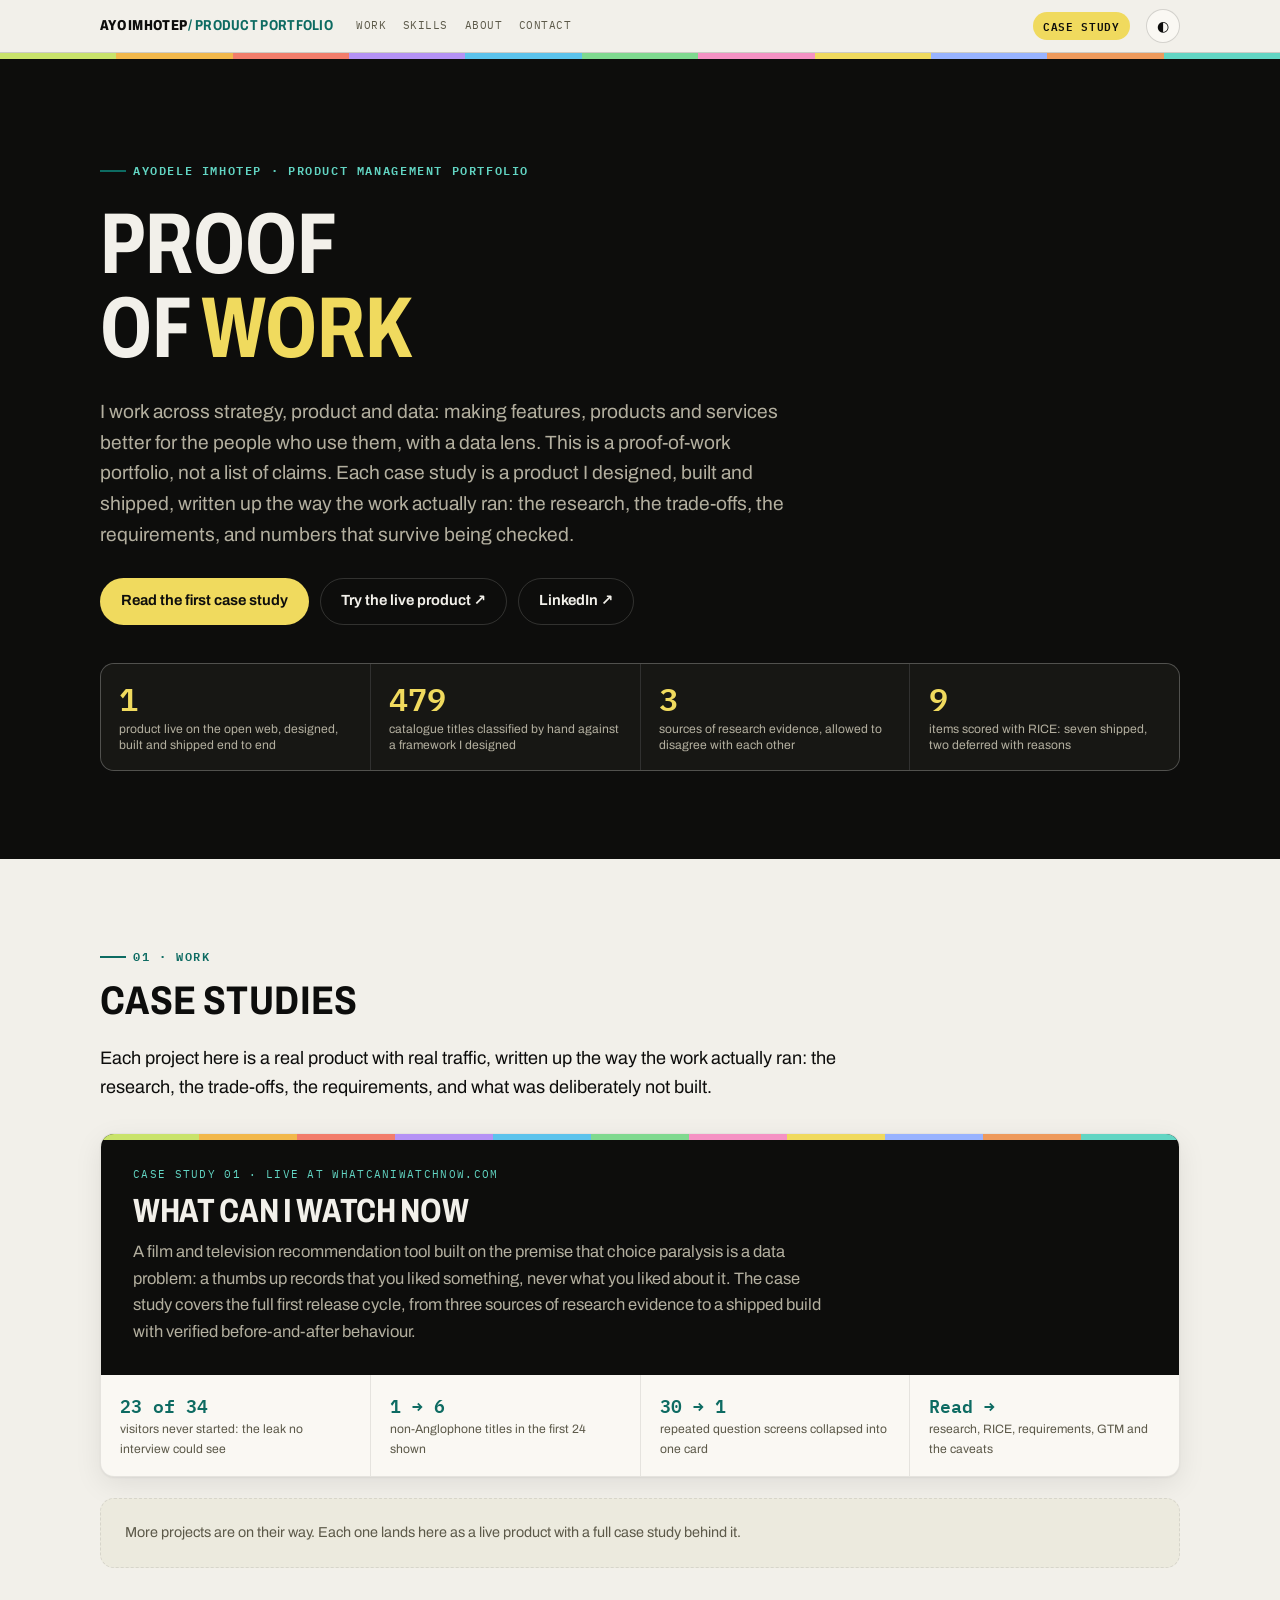
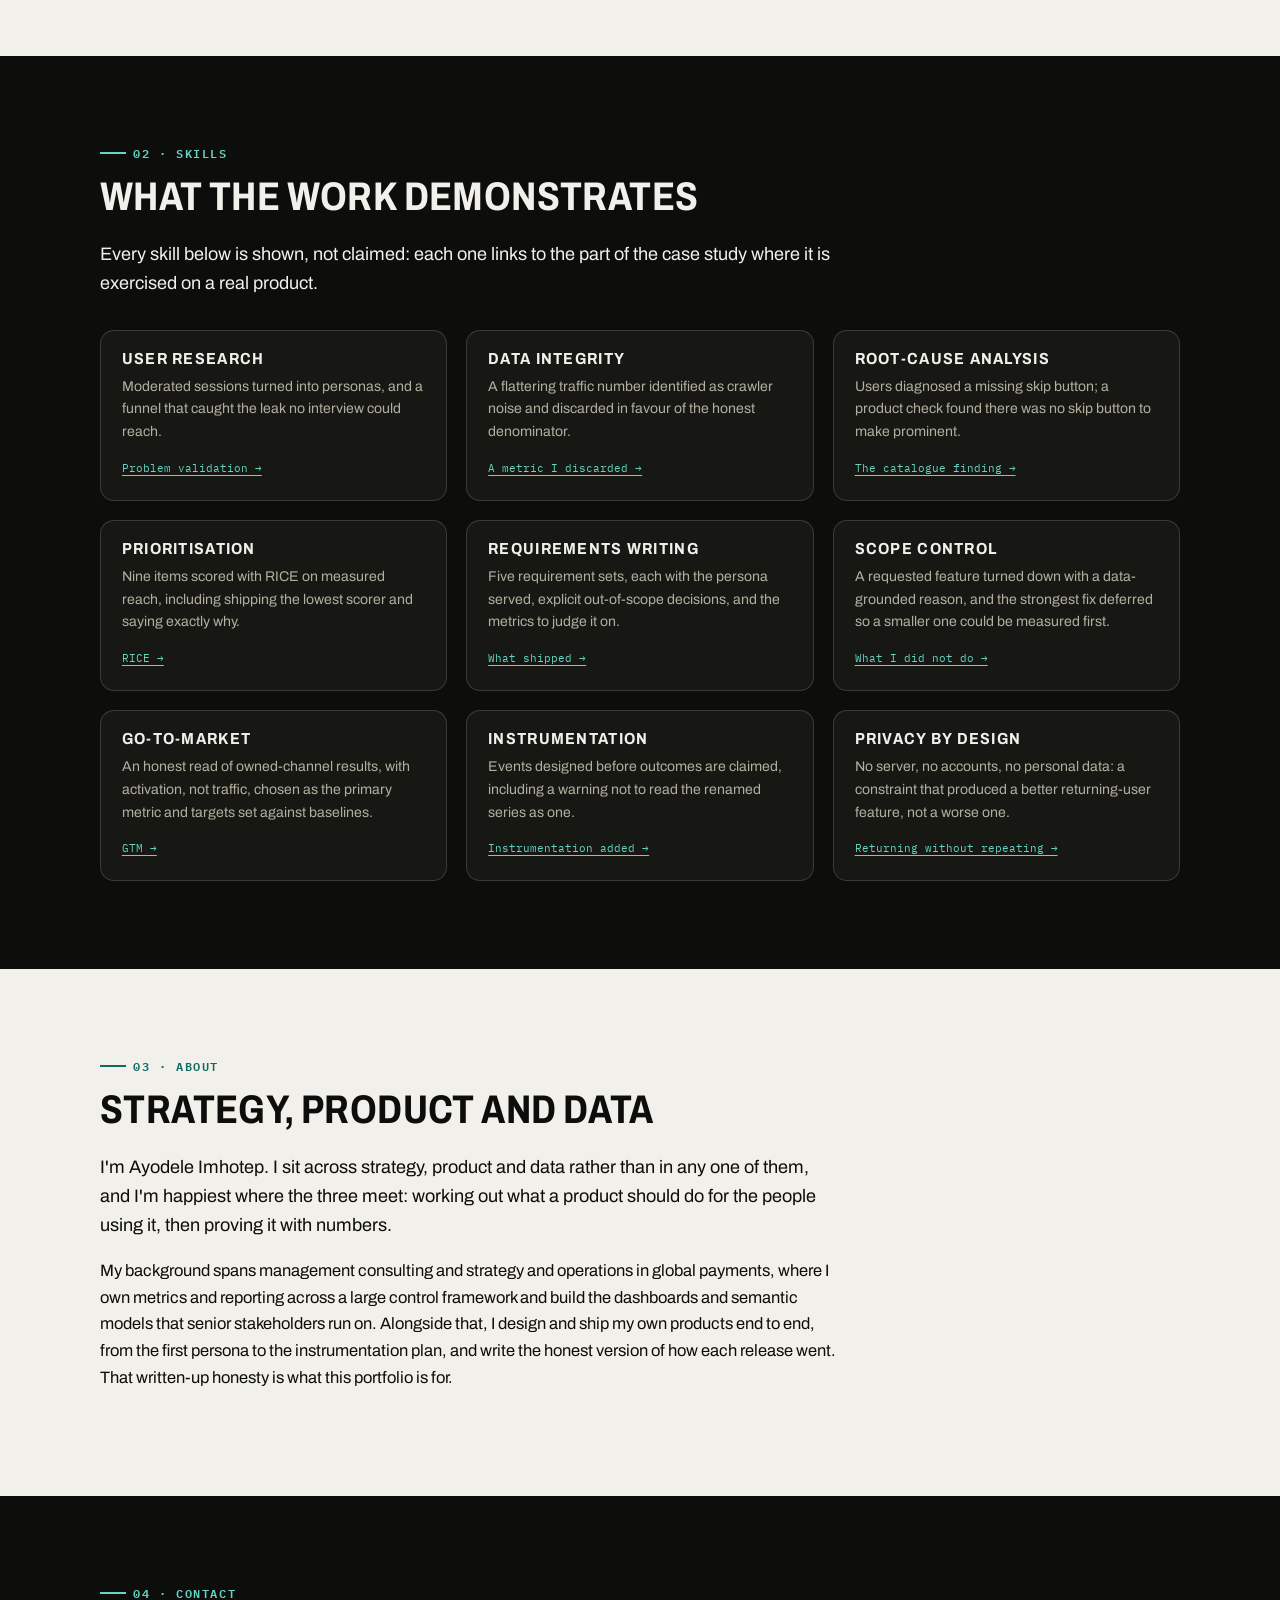
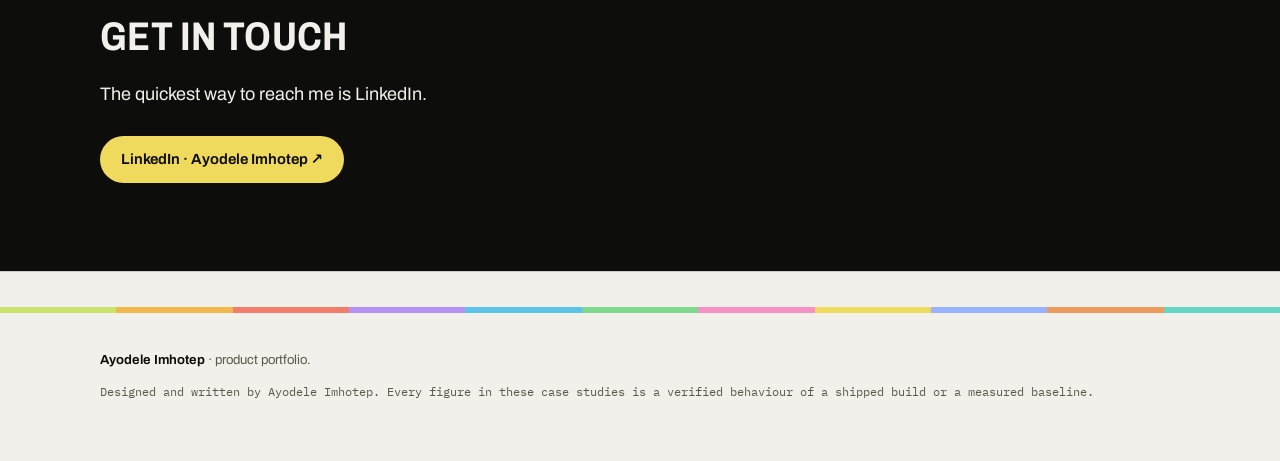
==== index.html @ 86839d63 "Add portfolio home page" ====
<!doctype html>
<html lang="en-GB">
<head>
<meta charset="utf-8">
<meta name="viewport" content="width=device-width, initial-scale=1">
<title>Ayodele Imhotep · Proof of Work</title>
<meta name="description" content="The proof-of-work product portfolio of Ayodele Imhotep: shipped products, the decisions behind them, and numbers that survive being checked.">
<link rel="preconnect" href="https://fonts.googleapis.com">
<link rel="preconnect" href="https://fonts.gstatic.com" crossorigin>
<link href="https://fonts.googleapis.com/css2?family=Archivo:ital,wdth,wght@0,62..125,100..900;1,62..125,100..900&family=IBM+Plex+Mono:wght@400;500;600&display=swap" rel="stylesheet">
<style>
/* ============ tokens ============ */
:root{
  --black:#0D0D0C; --cream:#F2F0EA; --yellow:#F0DA5E; --teal:#107A70;
  --b1:#C9E36B; --b2:#F2B84B; --b3:#F27D6B; --b4:#B592F5; --b5:#5CC3EC; --b6:#7FD98F;
  --b7:#F592C4; --b8:#F0DA5E; --b9:#98B3FF; --b10:#EE9A5C; --b11:#62D5C3;

  /* light theme */
  --bg:#F2F0EA; --ink:#0D0D0C; --ink2:#5c5949; --line:rgba(13,13,12,.16); --line-soft:rgba(13,13,12,.09);
  --card:#faf8f3; --card2:#eceade;
  --accent:#0d6b62; --accent-bright:#107A70; --yellow-ink:#6e6013; --yellow-wash:#f4e9ac;
  --chart-bar:#107A70; --chart-bar2:#0d5f57; --chart-muted:#a8a394; --chart-grid:rgba(13,13,12,.12);
  --dk-bg:#0D0D0C; --dk-card:#171714; --dk-ink:#F2F0EA; --dk-ink2:#b3af9f; --dk-line:rgba(242,240,234,.16);
  --dk-accent:#62D5C3; --dk-yellow:#F0DA5E;
  --warn-wash:#fbeeda; --warn-ink:#7a4a12;
  --shadow:0 1px 2px rgba(13,13,12,.05),0 8px 28px rgba(13,13,12,.08);
}
:root[data-theme="dark"]{
  --bg:#0D0D0C; --ink:#F2F0EA; --ink2:#aca894; --line:rgba(242,240,234,.17); --line-soft:rgba(242,240,234,.09);
  --card:#161613; --card2:#1d1d19;
  --accent:#62D5C3; --accent-bright:#62D5C3; --yellow-ink:#F0DA5E; --yellow-wash:#292513;
  --chart-bar:#62D5C3; --chart-bar2:#8fe3d5; --chart-muted:#6d6a5e; --chart-grid:rgba(242,240,234,.13);
  --dk-bg:#131310; --dk-card:#1c1c18; --dk-ink:#F2F0EA; --dk-ink2:#aca894; --dk-line:rgba(242,240,234,.16);
  --dk-accent:#62D5C3; --dk-yellow:#F0DA5E;
  --warn-wash:#2b2113; --warn-ink:#f2c46a;
  --shadow:0 1px 2px rgba(0,0,0,.4),0 10px 30px rgba(0,0,0,.45);
}
@media (prefers-color-scheme: dark){
  :root:not([data-theme="light"]){
    --bg:#0D0D0C; --ink:#F2F0EA; --ink2:#aca894; --line:rgba(242,240,234,.17); --line-soft:rgba(242,240,234,.09);
    --card:#161613; --card2:#1d1d19;
    --accent:#62D5C3; --accent-bright:#62D5C3; --yellow-ink:#F0DA5E; --yellow-wash:#292513;
    --chart-bar:#62D5C3; --chart-bar2:#8fe3d5; --chart-muted:#6d6a5e; --chart-grid:rgba(242,240,234,.13);
    --dk-bg:#131310; --dk-card:#1c1c18; --dk-ink:#F2F0EA; --dk-ink2:#aca894; --dk-line:rgba(242,240,234,.16);
    --dk-accent:#62D5C3; --dk-yellow:#F0DA5E;
    --warn-wash:#2b2113; --warn-ink:#f2c46a;
    --shadow:0 1px 2px rgba(0,0,0,.4),0 10px 30px rgba(0,0,0,.45);
  }
}

/* ============ base ============ */
*{box-sizing:border-box}
html{scroll-behavior:smooth}
body{
  margin:0; background:var(--bg); color:var(--ink);
  font-family:'Archivo',system-ui,sans-serif;
  font-size:16.5px; line-height:1.62;
  -webkit-font-smoothing:antialiased; text-rendering:optimizeLegibility;
}
img,svg{max-width:100%;height:auto}
a{color:var(--accent);text-decoration-thickness:1px;text-underline-offset:3px}
.mono{font-family:'IBM Plex Mono',monospace;font-variant-numeric:tabular-nums}
.measure{max-width:46rem}
.wrap{max-width:1120px;margin:0 auto;padding:0 20px}
@media(max-width:640px){.wrap{padding:0 16px}}

h1,h2,h3,h4{font-weight:700;line-height:1.12;margin:0 0 .5em;letter-spacing:-.01em}
h2{font-size:clamp(1.7rem,3.4vw,2.5rem);font-stretch:82%;text-transform:uppercase;letter-spacing:.01em}
h3{font-size:clamp(1.15rem,2vw,1.4rem)}
h4{font-size:1rem;text-transform:uppercase;letter-spacing:.08em;font-stretch:88%}
p{margin:0 0 1em}
ul{padding-left:1.15em;margin:0 0 1em}
li{margin:0 0 .45em}
strong{font-weight:650}

.kicker{
  font-family:'IBM Plex Mono',monospace;font-size:.72rem;letter-spacing:.14em;
  text-transform:uppercase;color:var(--accent);font-weight:600;display:flex;align-items:center;gap:.6em;margin-bottom:1.1em;
}
.kicker::before{content:"";width:26px;height:2px;background:var(--accent);flex:none}
.sec{padding:clamp(3rem,7vw,5.5rem) 0}
.sec-dark{background:var(--dk-bg);color:var(--dk-ink)}
.sec-dark .kicker{color:var(--dk-accent)}
.sec-dark .kicker::before{background:var(--dk-accent)}
.sec-dark p, .sec-dark li{color:var(--dk-ink)}
.sec-dark .dim{color:var(--dk-ink2)}
.dim{color:var(--ink2)}
.lead{font-size:1.13rem;line-height:1.6}

/* category band motif */
.band{display:flex;height:6px;width:100%}
.band i{flex:1}
.band i:nth-child(1){background:var(--b1)}.band i:nth-child(2){background:var(--b2)}
.band i:nth-child(3){background:var(--b3)}.band i:nth-child(4){background:var(--b4)}
.band i:nth-child(5){background:var(--b5)}.band i:nth-child(6){background:var(--b6)}
.band i:nth-child(7){background:var(--b7)}.band i:nth-child(8){background:var(--b8)}
.band i:nth-child(9){background:var(--b9)}.band i:nth-child(10){background:var(--b10)}
.band i:nth-child(11){background:var(--b11)}

/* ============ sticky index ============ */
.topnav{
  position:sticky;top:0;z-index:60;background:var(--bg);
  border-bottom:1px solid var(--line);
}
.topnav .inner{
  display:flex;align-items:center;gap:1rem;max-width:1120px;margin:0 auto;padding:0 20px;height:52px;
}
.topnav .brand{font-weight:800;font-stretch:78%;text-transform:uppercase;letter-spacing:.02em;font-size:.9rem;white-space:nowrap;color:var(--ink);text-decoration:none}
.topnav .brand b{color:var(--accent)}
.navlinks{display:flex;gap:.15rem;overflow-x:auto;scrollbar-width:none;flex:1}
.navlinks::-webkit-scrollbar{display:none}
.navlinks a{
  font-family:'IBM Plex Mono',monospace;font-size:.68rem;letter-spacing:.05em;text-transform:uppercase;
  color:var(--ink2);text-decoration:none;padding:.45em .65em;border-radius:6px;white-space:nowrap;
}
.navlinks a:hover{color:var(--ink);background:var(--card2)}
.navlinks a.on{color:var(--accent);font-weight:600}
.theme-btn{
  flex:none;border:1px solid var(--line);background:var(--card);color:var(--ink);
  border-radius:99px;width:34px;height:34px;cursor:pointer;display:grid;place-items:center;font-size:.9rem;
}

/* ============ hero ============ */
.hero{background:var(--dk-bg);color:var(--dk-ink);position:relative;overflow:hidden}
.hero .wrap{padding-top:clamp(3.5rem,8vw,6.5rem);padding-bottom:clamp(3rem,7vw,5.5rem);position:relative}
.hero h1{
  font-size:clamp(2.6rem,7.2vw,5.4rem);font-stretch:72%;text-transform:uppercase;
  line-height:.98;letter-spacing:0;margin:.25em 0 .3em;
}
.hero h1 .y{color:var(--dk-yellow)}
.hero .sub{max-width:44rem;color:var(--dk-ink2);font-size:clamp(1rem,1.6vw,1.2rem)}
.hero-meta{display:flex;flex-wrap:wrap;gap:.5rem;margin-top:1.6rem}
.chip{
  font-family:'IBM Plex Mono',monospace;font-size:.7rem;letter-spacing:.06em;
  border:1px solid var(--dk-line);color:var(--dk-ink2);border-radius:99px;padding:.42em .95em;white-space:nowrap;
}
.chip b{color:var(--dk-yellow);font-weight:600}
.hero-stats{display:grid;grid-template-columns:repeat(4,1fr);gap:1px;background:var(--dk-line);border:1px solid var(--dk-line);border-radius:14px;overflow:hidden;margin-top:2.4rem}
.hero-stats>div{background:var(--dk-card);padding:1.05rem 1.15rem}
.hero-stats .n{font-family:'IBM Plex Mono',monospace;font-size:clamp(1.4rem,2.6vw,2rem);font-weight:600;color:var(--dk-yellow);line-height:1.1}
.hero-stats .l{font-size:.76rem;color:var(--dk-ink2);margin-top:.3rem;line-height:1.35}
@media(max-width:760px){.hero-stats{grid-template-columns:repeat(2,1fr)}}

/* ============ cards & callouts ============ */
.card{background:var(--card);border:1px solid var(--line-soft);border-radius:14px;padding:1.4rem 1.5rem;box-shadow:var(--shadow)}
.callout{
  border-left:4px solid var(--yellow);background:var(--yellow-wash);
  border-radius:0 12px 12px 0;padding:1rem 1.25rem;margin:1.4rem 0;
}
.callout .t{font-weight:700;font-size:.78rem;text-transform:uppercase;letter-spacing:.09em;color:var(--yellow-ink);margin-bottom:.35rem;font-family:'IBM Plex Mono',monospace}
.callout p{margin:0}
.grid2{display:grid;grid-template-columns:1fr 1fr;gap:1.2rem}
.grid3{display:grid;grid-template-columns:repeat(3,1fr);gap:1.2rem}
@media(max-width:860px){.grid2,.grid3{grid-template-columns:1fr}}

/* ============ tables ============ */
.tblwrap{overflow-x:auto;border:1px solid var(--line-soft);border-radius:14px;background:var(--card);box-shadow:var(--shadow)}
table{border-collapse:collapse;width:100%;font-size:.9rem}
th{
  font-family:'IBM Plex Mono',monospace;font-size:.66rem;text-transform:uppercase;letter-spacing:.08em;
  color:var(--ink2);text-align:left;padding:.8em .95em;border-bottom:1.5px solid var(--line);white-space:nowrap;
}
td{padding:.72em .95em;border-bottom:1px solid var(--line-soft);vertical-align:top}
tr:last-child td{border-bottom:none}
td.num,th.num{text-align:right;font-family:'IBM Plex Mono',monospace;font-variant-numeric:tabular-nums;white-space:nowrap}
.tag{
  display:inline-block;font-family:'IBM Plex Mono',monospace;font-size:.63rem;font-weight:600;letter-spacing:.07em;
  text-transform:uppercase;border-radius:99px;padding:.28em .7em;white-space:nowrap;
}
.tag.ship{background:var(--accent);color:var(--bg)}
:root[data-theme="dark"] .tag.ship{color:#0D0D0C}
@media (prefers-color-scheme: dark){:root:not([data-theme="light"]) .tag.ship{color:#0D0D0C}}
.tag.defer{border:1.5px solid var(--chart-muted);color:var(--ink2);background:transparent}

/* ============ figures ============ */
figure{margin:1.8rem 0}
figcaption{font-size:.8rem;color:var(--ink2);margin-top:.7rem;font-family:'IBM Plex Mono',monospace;line-height:1.5}
.sec-dark figcaption{color:var(--dk-ink2)}
.figpanel{background:var(--card);border:1px solid var(--line-soft);border-radius:16px;padding:1.5rem;box-shadow:var(--shadow)}
.sec-dark .figpanel{background:var(--dk-card);border-color:var(--dk-line)}
svg text{font-family:'IBM Plex Mono',monospace}

/* ============ persona cards ============ */
.personas{display:grid;grid-template-columns:repeat(2,1fr);gap:1.3rem}
@media(max-width:860px){.personas{grid-template-columns:1fr}}
.pcard{background:var(--dk-card);border:1px solid var(--dk-line);border-radius:18px;overflow:hidden;display:flex;flex-direction:column}
.pcard .phead{position:relative}
.pcard .phead svg{display:block;width:100%}
.pcard .pnum{
  position:absolute;top:12px;left:14px;font-family:'IBM Plex Mono',monospace;font-size:.66rem;font-weight:600;
  letter-spacing:.1em;text-transform:uppercase;background:rgba(13,13,12,.72);color:var(--cream);
  border-radius:99px;padding:.35em .8em;backdrop-filter:blur(4px);
}
.pcard .pbody{padding:1.25rem 1.35rem 1.4rem;color:var(--dk-ink)}
.pcard h3{margin-bottom:.2rem}
.pcard .psub{font-size:.82rem;color:var(--dk-ink2);margin-bottom:.9rem}
.pcard ul{margin:0;font-size:.9rem;color:var(--dk-ink)}
.pcard li{margin-bottom:.5em}
.pcard .pquote{font-size:.8rem;color:var(--dk-ink2);border-top:1px solid var(--dk-line);margin-top:1rem;padding-top:.8rem}
.pnote{
  font-family:'IBM Plex Mono',monospace;font-size:.68rem;letter-spacing:.04em;color:#0D0D0C;
  background:var(--yellow);border-radius:8px;padding:.5em .8em;margin-bottom:.9rem;display:inline-block;font-weight:600;
}

/* ============ step flow / scoring diagram ============ */
.flow{display:grid;grid-template-columns:repeat(3,1fr);gap:1rem;margin:1.4rem 0}
@media(max-width:860px){.flow{grid-template-columns:1fr}}
.flow .st{background:var(--dk-card);border:1px solid var(--dk-line);border-radius:14px;padding:1.1rem 1.2rem;position:relative}
.flow .st .sn{font-family:'IBM Plex Mono',monospace;font-size:.66rem;letter-spacing:.1em;text-transform:uppercase;color:var(--dk-accent);font-weight:600;margin-bottom:.4rem}
.flow .st h4{color:var(--dk-ink);margin-bottom:.35rem}
.flow .st p{font-size:.86rem;color:var(--dk-ink2);margin:0}
.flow .st .w{position:absolute;top:1rem;right:1.1rem;font-family:'IBM Plex Mono',monospace;font-size:.72rem;color:var(--dk-yellow);font-weight:600}

/* ============ requirement sets ============ */
.req{border:1px solid var(--line-soft);border-radius:16px;background:var(--card);box-shadow:var(--shadow);margin-bottom:1.4rem;overflow:hidden}
.req .rhead{display:flex;align-items:baseline;gap:1rem;padding:1.15rem 1.4rem;border-bottom:1px solid var(--line-soft);flex-wrap:wrap}
.req .rn{font-family:'IBM Plex Mono',monospace;font-weight:600;font-size:.95rem;color:var(--accent)}
.req .rhead h3{margin:0;flex:1;min-width:12rem}
.req .rserves{font-family:'IBM Plex Mono',monospace;font-size:.66rem;letter-spacing:.06em;text-transform:uppercase;color:var(--ink2)}
.req .rbody{display:grid;grid-template-columns:1fr 1fr;gap:0}
@media(max-width:860px){.req .rbody{grid-template-columns:1fr}}
.req .rcol{padding:1.15rem 1.4rem}
.req .rcol+.rcol{border-left:1px solid var(--line-soft)}
@media(max-width:860px){.req .rcol+.rcol{border-left:none;border-top:1px solid var(--line-soft)}}
.req h5{font-family:'IBM Plex Mono',monospace;font-size:.64rem;letter-spacing:.09em;text-transform:uppercase;color:var(--ink2);margin:0 0 .5em;font-weight:600}
.req ul{font-size:.88rem;margin-bottom:1.1em}
.req .rcol>:last-child{margin-bottom:0}
.oos{background:var(--card2);border-radius:10px;padding:.75rem .9rem;font-size:.84rem}
.oos b{font-family:'IBM Plex Mono',monospace;font-size:.63rem;letter-spacing:.08em;text-transform:uppercase;color:var(--ink2);display:block;margin-bottom:.25em}

/* ============ before/after ============ */
.ba td:first-child{font-weight:600;width:32%}
.ba .bcell{color:var(--ink2)}
.ba .acell{font-weight:600;color:var(--accent)}

/* ============ scenarios ============ */
.scn{display:grid;grid-template-columns:1fr 1fr;gap:1.2rem;margin:1.3rem 0 2rem}
@media(max-width:860px){.scn{grid-template-columns:1fr}}
.scn .sc{border-radius:16px;padding:1.3rem 1.4rem;font-size:.92rem}
.scn .before{background:var(--card2);border:1px solid var(--line-soft)}
.scn .after{background:var(--dk-card);border:1px solid var(--dk-line);color:var(--dk-ink)}
.scn .sc .sl{font-family:'IBM Plex Mono',monospace;font-size:.64rem;letter-spacing:.1em;text-transform:uppercase;font-weight:600;margin-bottom:.6rem}
.scn .before .sl{color:var(--ink2)}
.scn .after .sl{color:var(--dk-yellow)}
.scn .sc p{margin:0}

/* ============ storyboard ============ */
.story{display:grid;grid-template-columns:repeat(4,1fr);gap:1.1rem}
@media(max-width:980px){.story{grid-template-columns:repeat(2,1fr)}}
@media(max-width:560px){.story{grid-template-columns:1fr}}
.frame{background:var(--card);border:1px solid var(--line-soft);border-radius:14px;overflow:hidden;box-shadow:var(--shadow)}
.frame svg{display:block;width:100%;background:var(--card2)}
.frame .ft{padding:.9rem 1rem 1rem}
.frame .ft .fn{font-family:'IBM Plex Mono',monospace;font-size:.62rem;letter-spacing:.1em;text-transform:uppercase;color:var(--accent);font-weight:600;margin-bottom:.3rem}
.frame .ft p{font-size:.82rem;margin:0;color:var(--ink2)}

/* ============ wireframes ============ */
.wires{display:grid;grid-template-columns:repeat(3,1fr);gap:1.4rem}
@media(max-width:980px){.wires{grid-template-columns:1fr;max-width:420px;margin:0 auto}}
.phone{
  background:#0D0D0C;border:1px solid rgba(242,240,234,.2);border-radius:26px;padding:10px;
  box-shadow:var(--shadow);
}
.phone .screen{background:#141412;border-radius:18px;overflow:hidden;display:flex;flex-direction:column;min-height:520px;color:#F2F0EA;font-size:.72rem;line-height:1.4}
.phone .notch{height:20px;display:grid;place-items:center}
.phone .notch i{width:64px;height:5px;border-radius:99px;background:rgba(242,240,234,.22)}
.wlabel{text-align:center;font-family:'IBM Plex Mono',monospace;font-size:.68rem;color:var(--ink2);margin-top:.8rem;line-height:1.5}
.sec-dark .wlabel{color:var(--dk-ink2)}
/* wire elements */
.w-banner{background:#1d1d18;border-bottom:1px solid rgba(242,240,234,.12);padding:.6em .9em;font-family:'IBM Plex Mono',monospace;font-size:.62rem;color:#cfcbbd}
.w-banner b{color:#F0DA5E}
.w-h{font-weight:700;font-size:.95rem;padding:.9em .9em .2em;font-stretch:85%}
.w-opt{margin:.5em .9em;background:rgba(240,218,94,.14);border:1px solid rgba(240,218,94,.55);border-radius:8px;padding:.55em .7em;display:flex;justify-content:space-between;gap:.6em;align-items:center}
.w-opt b{color:#F0DA5E;font-weight:600}
.w-opt u{color:#62D5C3;text-decoration-thickness:1px;white-space:nowrap}
.w-row{margin:.45em .9em;background:#1b1b17;border:1px solid rgba(242,240,234,.1);border-radius:10px;padding:.55em .7em;display:flex;gap:.6em}
.w-row .cb{width:14px;height:14px;border:1.5px solid rgba(242,240,234,.45);border-radius:4px;flex:none;margin-top:2px}
.w-row .cb.on{background:#F0DA5E;border-color:#F0DA5E}
.w-row .rl b{display:block;font-weight:600}
.w-row .rl span{color:#a8a496;font-size:.6rem}
.w-bar{margin-top:auto;display:flex;gap:.5em;padding:.7em .9em;border-top:1px solid rgba(242,240,234,.12);background:#101010}
.w-btn{border-radius:9px;padding:.55em .4em;text-align:center;font-weight:600;flex:1;font-size:.66rem}
.w-btn.ghost{border:1px solid rgba(242,240,234,.35);color:#d9d5c7}
.w-btn.line{border:1.5px solid #62D5C3;color:#62D5C3}
.w-btn.fill{background:#F0DA5E;color:#0D0D0C}
.w-card{margin:.45em .9em;background:#1b1b17;border:1px solid rgba(242,240,234,.1);border-radius:10px;padding:.6em .7em}
.w-card .tt{display:flex;gap:.55em;align-items:center;margin-bottom:.5em}
.w-card .th{width:30px;height:20px;border-radius:4px;background:#2c2c26;flex:none}
.w-card .tt b{font-weight:600}
.w-cats{display:flex;flex-wrap:wrap;gap:4px}
.w-cats i{height:8px;border-radius:99px;flex:1 1 26%;background:#2c2c26;min-width:26%}
.w-search{margin:.7em .9em;background:#1f1f1a;border:1px solid rgba(240,218,94,.5);border-radius:12px;padding:.7em .8em;box-shadow:0 0 0 4px rgba(240,218,94,.07)}
.w-search .lbl{font-weight:600;margin-bottom:.5em}
.w-seg{display:flex;gap:4px;margin-bottom:.5em}
.w-seg i{flex:1;text-align:center;border:1px solid rgba(242,240,234,.25);border-radius:99px;padding:.3em 0;font-size:.58rem;color:#cfcbbd;font-style:normal}
.w-seg i.on{background:#F2F0EA;color:#0D0D0C;font-weight:600;border-color:#F2F0EA}
.w-dd{display:flex;gap:6px}
.w-dd i{flex:1;border:1px solid rgba(242,240,234,.25);border-radius:8px;padding:.4em .5em;font-size:.58rem;color:#cfcbbd;font-style:normal;white-space:nowrap;overflow:hidden;text-overflow:ellipsis}
.w-dd i b{color:#F2F0EA}
.w-grid{display:grid;grid-template-columns:repeat(3,1fr);gap:6px;padding:.2em .9em .9em}
.w-grid i{aspect-ratio:2/3;background:#23231e;border-radius:6px;border:1px solid rgba(242,240,234,.07)}
.w-grid i.hi{outline:2px solid #62D5C3;outline-offset:-2px}

/* ============ gtm / metrics ============ */
.metricgrid{display:grid;grid-template-columns:repeat(2,1fr);gap:1.1rem}
@media(max-width:760px){.metricgrid{grid-template-columns:1fr}}

/* ============ caveats ============ */
.caveats .card{border-left:5px solid var(--yellow);border-radius:4px 14px 14px 4px}
.caveats .cnum{font-family:'IBM Plex Mono',monospace;color:var(--yellow-ink);font-weight:600;font-size:.7rem;letter-spacing:.1em;text-transform:uppercase;margin-bottom:.4rem}
:root[data-theme="dark"] .caveats .cnum{color:var(--dk-yellow)}
@media (prefers-color-scheme: dark){:root:not([data-theme="light"]) .caveats .cnum{color:var(--dk-yellow)}}
.caveats p{margin:0;font-size:.95rem}

/* ============ buttons ============ */
.btnrow{display:flex;flex-wrap:wrap;gap:.7rem;margin-top:1.7rem}
.btn{
  display:inline-flex;align-items:center;gap:.5em;border-radius:99px;padding:.72em 1.35em;
  font-weight:650;font-size:.92rem;text-decoration:none;border:1.5px solid transparent;cursor:pointer;
  transition:transform .18s ease, box-shadow .18s ease;
}
.btn:hover{transform:translateY(-2px)}
.btn-y{background:var(--yellow);color:#0D0D0C}
.btn-y:hover{box-shadow:0 6px 22px rgba(240,218,94,.28)}
.btn-ghost{border-color:var(--dk-line);color:var(--dk-ink)}
.btn-ghost:hover{border-color:var(--dk-ink2)}
.btn-ghost-light{border-color:var(--line);color:var(--ink)}
.navcta{
  flex:none;font-family:'IBM Plex Mono',monospace;font-size:.66rem;font-weight:600;letter-spacing:.06em;
  text-transform:uppercase;text-decoration:none;color:#0D0D0C;background:var(--yellow);
  border-radius:99px;padding:.55em 1em;white-space:nowrap;
}

/* ============ at a glance ============ */
.glance-grid{display:grid;grid-template-columns:repeat(4,1fr);gap:1.1rem;margin-top:1.8rem}
@media(max-width:980px){.glance-grid{grid-template-columns:repeat(2,1fr)}}
@media(max-width:560px){.glance-grid{grid-template-columns:1fr}}
.gcard{
  display:block;text-decoration:none;color:var(--ink);background:var(--card);
  border:1px solid var(--line-soft);border-radius:14px;padding:1.15rem 1.2rem;box-shadow:var(--shadow);
  transition:transform .18s ease, box-shadow .18s ease;
}
.gcard:hover{transform:translateY(-3px);box-shadow:0 4px 8px rgba(13,13,12,.06),0 14px 34px rgba(13,13,12,.12)}
.gcard .gn{font-family:'IBM Plex Mono',monospace;font-weight:600;font-size:1.25rem;color:var(--accent);line-height:1.2}
.gcard .gl{font-size:.82rem;color:var(--ink2);margin-top:.35rem;line-height:1.45}
.gcard .gs{font-family:'IBM Plex Mono',monospace;font-size:.62rem;letter-spacing:.08em;text-transform:uppercase;color:var(--yellow-ink);margin-top:.7rem;font-weight:600}
.skillchips{display:flex;flex-wrap:wrap;gap:.5rem;margin-top:1.1rem}
.skillchips a{
  font-family:'IBM Plex Mono',monospace;font-size:.68rem;letter-spacing:.05em;text-transform:uppercase;
  text-decoration:none;color:var(--ink);border:1.5px solid var(--line);border-radius:99px;padding:.5em 1em;
  transition:border-color .18s ease,color .18s ease;
}
.skillchips a:hover{border-color:var(--accent);color:var(--accent)}

/* ============ persona photos ============ */
.ph{position:relative;aspect-ratio:420/210;overflow:hidden;background:#1a1a17}
.ph img{width:100%;height:100%;object-fit:cover;display:block;filter:grayscale(1) contrast(1.06) brightness(.94)}
.ph::after{
  content:"";position:absolute;inset:0;
  background:linear-gradient(165deg,var(--tint,#107A70) 0%,rgba(13,13,12,0) 62%),linear-gradient(0deg,rgba(13,13,12,.62),rgba(13,13,12,0) 52%);
  mix-blend-mode:multiply;opacity:.9;
}
.ph::before{content:"";position:absolute;inset:0;background:var(--tint,#107A70);mix-blend-mode:soft-light;opacity:.45;z-index:1}

/* ============ motion ============ */
.rv{opacity:0;transform:translateY(16px);transition:opacity .65s cubic-bezier(.2,.6,.2,1),transform .65s cubic-bezier(.2,.6,.2,1)}
.rv.in{opacity:1;transform:none}
.figpanel svg g.bars rect{transform:scaleX(0);transform-box:fill-box;transform-origin:left center;transition:transform .9s cubic-bezier(.22,.7,.25,1)}
.figpanel.in svg g.bars rect{transform:scaleX(1)}
.figpanel svg g.bars rect:nth-child(2){transition-delay:.08s}
.figpanel svg g.bars rect:nth-child(3){transition-delay:.16s}
.figpanel svg g.bars rect:nth-child(4){transition-delay:.24s}
.figpanel svg g.bars rect:nth-child(5){transition-delay:.32s}
.figpanel svg g.bars rect:nth-child(6){transition-delay:.4s}
.figpanel svg g.bars rect:nth-child(7){transition-delay:.48s}
@media (prefers-reduced-motion: reduce){
  .rv{opacity:1;transform:none;transition:none}
  .figpanel svg g.bars rect{transform:scaleX(1);transition:none}
  .btn,.gcard{transition:none}
  html{scroll-behavior:auto}
}

/* footer */
footer{border-top:1px solid var(--line);padding:2.2rem 0 3rem;font-size:.82rem;color:var(--ink2)}
footer .mono{font-size:.72rem}

.smallnote{font-size:.8rem;color:var(--ink2)}
.sec-dark .smallnote{color:var(--dk-ink2)}
.divider-band{height:6px}
</style>
</head>
<body>
<nav class="topnav" aria-label="Site navigation">
  <div class="inner">
    <a class="brand" href="#top">AYO IMHOTEP <b>/ Product portfolio</b></a>
    <div class="navlinks" id="navlinks">
      <a href="#work">Work</a>
      <a href="#skills">Skills</a>
      <a href="#about">About</a>
      <a href="#contact">Contact</a>
    </div>
    <a class="navcta" href="what-can-i-watch-now.html">Case study</a>
    <button class="theme-btn" id="themeBtn" aria-label="Toggle colour theme" title="Toggle colour theme">◐</button>
  </div>
</nav>

<header class="hero" id="top">
  <div class="band" aria-hidden="true"><i></i><i></i><i></i><i></i><i></i><i></i><i></i><i></i><i></i><i></i><i></i></div>
  <div class="wrap">
    <p class="kicker" style="color:var(--dk-accent)">Ayodele Imhotep · Product management portfolio</p>
    <h1>Proof<br>of <span class="y">work</span></h1>
    <p class="sub lead">I work across strategy, product and data: making features, products and services better for the people who use them, with a data lens. This is a proof-of-work portfolio, not a list of claims. Each case study is a product I designed, built and shipped, written up the way the work actually ran: the research, the trade-offs, the requirements, and numbers that survive being checked.</p>
    <div class="btnrow">
      <a class="btn btn-y" href="what-can-i-watch-now.html">Read the first case study</a>
      <a class="btn btn-ghost" href="https://whatcaniwatchnow.com" target="_blank" rel="noopener">Try the live product ↗</a>
      <a class="btn btn-ghost" href="https://www.linkedin.com/in/ayoimhotep" target="_blank" rel="noopener">LinkedIn ↗</a>
    </div>
    <div class="hero-stats">
      <div><div class="n">1</div><div class="l">product live on the open web, designed, built and shipped end to end</div></div>
      <div><div class="n">479</div><div class="l">catalogue titles classified by hand against a framework I designed</div></div>
      <div><div class="n">3</div><div class="l">sources of research evidence, allowed to disagree with each other</div></div>
      <div><div class="n">9</div><div class="l">items scored with RICE: seven shipped, two deferred with reasons</div></div>
    </div>
  </div>
</header>

<section class="sec" id="work">
  <div class="wrap">
    <p class="kicker">01 · Work</p>
    <h2>Case studies</h2>
    <p class="measure lead">Each project here is a real product with real traffic, written up the way the work actually ran: the research, the trade-offs, the requirements, and what was deliberately not built.</p>

    <a href="what-can-i-watch-now.html" style="text-decoration:none;color:inherit;display:block;margin-top:2rem">
      <article class="card" style="padding:0;overflow:hidden;transition:transform .18s ease, box-shadow .18s ease" onmouseover="this.style.transform='translateY(-3px)'" onmouseout="this.style.transform='none'">
        <div style="background:var(--dk-bg);color:var(--dk-ink);padding:2rem 2rem 1.8rem">
          <div class="band" aria-hidden="true" style="margin:-2rem -2rem 1.6rem;width:auto"><i></i><i></i><i></i><i></i><i></i><i></i><i></i><i></i><i></i><i></i><i></i></div>
          <p style="font-family:'IBM Plex Mono',monospace;font-size:.68rem;letter-spacing:.12em;text-transform:uppercase;color:var(--dk-accent);margin-bottom:.6rem">Case study 01 · Live at whatcaniwatchnow.com</p>
          <h3 style="font-size:clamp(1.5rem,3vw,2.1rem);font-stretch:78%;text-transform:uppercase;margin-bottom:.5rem">What Can I Watch Now</h3>
          <p style="color:var(--dk-ink2);max-width:44rem;margin:0">A film and television recommendation tool built on the premise that choice paralysis is a data problem: a thumbs up records that you liked something, never what you liked about it. The case study covers the full first release cycle, from three sources of research evidence to a shipped build with verified before-and-after behaviour.</p>
        </div>
        <div style="display:grid;grid-template-columns:repeat(4,1fr);gap:1px;background:var(--line-soft)">
          <div style="background:var(--card);padding:1rem 1.2rem"><div class="mono" style="font-weight:600;font-size:1.15rem;color:var(--accent)">23 of 34</div><div style="font-size:.76rem;color:var(--ink2)">visitors never started: the leak no interview could see</div></div>
          <div style="background:var(--card);padding:1rem 1.2rem"><div class="mono" style="font-weight:600;font-size:1.15rem;color:var(--accent)">1 → 6</div><div style="font-size:.76rem;color:var(--ink2)">non-Anglophone titles in the first 24 shown</div></div>
          <div style="background:var(--card);padding:1rem 1.2rem"><div class="mono" style="font-weight:600;font-size:1.15rem;color:var(--accent)">30 → 1</div><div style="font-size:.76rem;color:var(--ink2)">repeated question screens collapsed into one card</div></div>
          <div style="background:var(--card);padding:1rem 1.2rem"><div class="mono" style="font-weight:600;font-size:1.15rem;color:var(--accent)">Read →</div><div style="font-size:.76rem;color:var(--ink2)">research, RICE, requirements, GTM and the caveats</div></div>
        </div>
      </article>
    </a>

    <div class="card" style="margin-top:1.3rem;background:var(--card2);border-style:dashed;box-shadow:none">
      <p style="margin:0;font-size:.9rem" class="dim">More projects are on their way. Each one lands here as a live product with a full case study behind it.</p>
    </div>
  </div>
</section>

<section class="sec sec-dark" id="skills">
  <div class="wrap">
    <p class="kicker">02 · Skills</p>
    <h2>What the work demonstrates</h2>
    <p class="measure lead">Every skill below is shown, not claimed: each one links to the part of the case study where it is exercised on a real product.</p>
    <div class="grid3" style="margin-top:2rem">
      <div style="background:var(--dk-card);border:1px solid var(--dk-line);border-radius:14px;padding:1.2rem 1.3rem">
        <h4 style="color:var(--dk-ink)">User research</h4>
        <p style="font-size:.88rem;color:var(--dk-ink2);margin:0 0 .6rem">Moderated sessions turned into personas, and a funnel that caught the leak no interview could reach.</p>
        <a href="what-can-i-watch-now.html#validation" style="font-family:'IBM Plex Mono',monospace;font-size:.7rem;color:var(--dk-accent)">Problem validation →</a>
      </div>
      <div style="background:var(--dk-card);border:1px solid var(--dk-line);border-radius:14px;padding:1.2rem 1.3rem">
        <h4 style="color:var(--dk-ink)">Data integrity</h4>
        <p style="font-size:.88rem;color:var(--dk-ink2);margin:0 0 .6rem">A flattering traffic number identified as crawler noise and discarded in favour of the honest denominator.</p>
        <a href="what-can-i-watch-now.html#discarded" style="font-family:'IBM Plex Mono',monospace;font-size:.7rem;color:var(--dk-accent)">A metric I discarded →</a>
      </div>
      <div style="background:var(--dk-card);border:1px solid var(--dk-line);border-radius:14px;padding:1.2rem 1.3rem">
        <h4 style="color:var(--dk-ink)">Root-cause analysis</h4>
        <p style="font-size:.88rem;color:var(--dk-ink2);margin:0 0 .6rem">Users diagnosed a missing skip button; a product check found there was no skip button to make prominent.</p>
        <a href="what-can-i-watch-now.html#catalogue" style="font-family:'IBM Plex Mono',monospace;font-size:.7rem;color:var(--dk-accent)">The catalogue finding →</a>
      </div>
      <div style="background:var(--dk-card);border:1px solid var(--dk-line);border-radius:14px;padding:1.2rem 1.3rem">
        <h4 style="color:var(--dk-ink)">Prioritisation</h4>
        <p style="font-size:.88rem;color:var(--dk-ink2);margin:0 0 .6rem">Nine items scored with RICE on measured reach, including shipping the lowest scorer and saying exactly why.</p>
        <a href="what-can-i-watch-now.html#rice" style="font-family:'IBM Plex Mono',monospace;font-size:.7rem;color:var(--dk-accent)">RICE →</a>
      </div>
      <div style="background:var(--dk-card);border:1px solid var(--dk-line);border-radius:14px;padding:1.2rem 1.3rem">
        <h4 style="color:var(--dk-ink)">Requirements writing</h4>
        <p style="font-size:.88rem;color:var(--dk-ink2);margin:0 0 .6rem">Five requirement sets, each with the persona served, explicit out-of-scope decisions, and the metrics to judge it on.</p>
        <a href="what-can-i-watch-now.html#shipped" style="font-family:'IBM Plex Mono',monospace;font-size:.7rem;color:var(--dk-accent)">What shipped →</a>
      </div>
      <div style="background:var(--dk-card);border:1px solid var(--dk-line);border-radius:14px;padding:1.2rem 1.3rem">
        <h4 style="color:var(--dk-ink)">Scope control</h4>
        <p style="font-size:.88rem;color:var(--dk-ink2);margin:0 0 .6rem">A requested feature turned down with a data-grounded reason, and the strongest fix deferred so a smaller one could be measured first.</p>
        <a href="what-can-i-watch-now.html#notdone" style="font-family:'IBM Plex Mono',monospace;font-size:.7rem;color:var(--dk-accent)">What I did not do →</a>
      </div>
      <div style="background:var(--dk-card);border:1px solid var(--dk-line);border-radius:14px;padding:1.2rem 1.3rem">
        <h4 style="color:var(--dk-ink)">Go-to-market</h4>
        <p style="font-size:.88rem;color:var(--dk-ink2);margin:0 0 .6rem">An honest read of owned-channel results, with activation, not traffic, chosen as the primary metric and targets set against baselines.</p>
        <a href="what-can-i-watch-now.html#gtm" style="font-family:'IBM Plex Mono',monospace;font-size:.7rem;color:var(--dk-accent)">GTM →</a>
      </div>
      <div style="background:var(--dk-card);border:1px solid var(--dk-line);border-radius:14px;padding:1.2rem 1.3rem">
        <h4 style="color:var(--dk-ink)">Instrumentation</h4>
        <p style="font-size:.88rem;color:var(--dk-ink2);margin:0 0 .6rem">Events designed before outcomes are claimed, including a warning not to read the renamed series as one.</p>
        <a href="what-can-i-watch-now.html#notdone" style="font-family:'IBM Plex Mono',monospace;font-size:.7rem;color:var(--dk-accent)">Instrumentation added →</a>
      </div>
      <div style="background:var(--dk-card);border:1px solid var(--dk-line);border-radius:14px;padding:1.2rem 1.3rem">
        <h4 style="color:var(--dk-ink)">Privacy by design</h4>
        <p style="font-size:.88rem;color:var(--dk-ink2);margin:0 0 .6rem">No server, no accounts, no personal data: a constraint that produced a better returning-user feature, not a worse one.</p>
        <a href="what-can-i-watch-now.html#shipped" style="font-family:'IBM Plex Mono',monospace;font-size:.7rem;color:var(--dk-accent)">Returning without repeating →</a>
      </div>
    </div>
  </div>
</section>

<section class="sec" id="about">
  <div class="wrap">
    <p class="kicker">03 · About</p>
    <h2>Strategy, product and data</h2>
    <div class="measure">
      <p class="lead">I'm Ayodele Imhotep. I sit across strategy, product and data rather than in any one of them, and I'm happiest where the three meet: working out what a product should do for the people using it, then proving it with numbers.</p>
      <p>My background spans management consulting and strategy and operations in global payments, where I own metrics and reporting across a large control framework and build the dashboards and semantic models that senior stakeholders run on. Alongside that, I design and ship my own products end to end, from the first persona to the instrumentation plan, and write the honest version of how each release went. That written-up honesty is what this portfolio is for.</p>
    </div>
  </div>
</section>

<section class="sec sec-dark" id="contact">
  <div class="wrap">
    <p class="kicker">04 · Contact</p>
    <h2>Get in touch</h2>
    <p class="measure lead">The quickest way to reach me is LinkedIn.</p>
    <div class="btnrow">
      <a class="btn btn-y" href="https://www.linkedin.com/in/ayoimhotep" target="_blank" rel="noopener">LinkedIn · Ayodele Imhotep ↗</a>
    </div>
  </div>
</section>

<footer>
  <div class="band" aria-hidden="true" style="margin-bottom:2.2rem"><i></i><i></i><i></i><i></i><i></i><i></i><i></i><i></i><i></i><i></i><i></i></div>
  <div class="wrap">
    <p><strong style="color:var(--ink)">Ayodele Imhotep</strong> · product portfolio.</p>
    <p class="mono">Designed and written by Ayodele Imhotep. Every figure in these case studies is a verified behaviour of a shipped build or a measured baseline.</p>
  </div>
</footer>

<script>
(function(){
  var root=document.documentElement, btn=document.getElementById('themeBtn');
  var saved=null; try{saved=localStorage.getItem('wciwn-theme')}catch(e){}
  if(saved==='dark'||saved==='light'){root.setAttribute('data-theme',saved)}
  btn.addEventListener('click',function(){
    var dark = root.getAttribute('data-theme')==='dark' ||
      (!root.getAttribute('data-theme') && window.matchMedia('(prefers-color-scheme: dark)').matches);
    var next = dark ? 'light' : 'dark';
    root.setAttribute('data-theme',next);
    try{localStorage.setItem('wciwn-theme',next)}catch(e){}
  });
  var links=[].slice.call(document.querySelectorAll('#navlinks a'));
  var map=links.map(function(a){return {a:a, el:document.querySelector(a.getAttribute('href'))}}).filter(function(m){return m.el});
  function spy(){
    var y=window.scrollY+120, cur=null;
    map.forEach(function(m){ if(m.el.offsetTop<=y) cur=m; });
    links.forEach(function(a){a.classList.remove('on')});
    if(cur){cur.a.classList.add('on')}
  }
  window.addEventListener('scroll',spy,{passive:true}); spy();

  var reduce = window.matchMedia('(prefers-reduced-motion: reduce)').matches;
  if(!reduce && 'IntersectionObserver' in window){
    var sel='.sec h2,.sec .lead,.card,.grid3>div,.hero-stats,.btnrow';
    var els=[].slice.call(document.querySelectorAll(sel));
    els.forEach(function(el){el.classList.add('rv')});
    var io=new IntersectionObserver(function(entries){
      entries.forEach(function(e){
        if(e.isIntersecting){
          var el=e.target;
          var sibs=els.filter(function(x){return x.parentNode===el.parentNode});
          var idx=sibs.indexOf(el);
          el.style.transitionDelay=(Math.max(0,idx)%6*70)+'ms';
          el.classList.add('in');
          io.unobserve(el);
        }
      });
    },{rootMargin:'0px 0px -8% 0px',threshold:0.08});
    els.forEach(function(el){io.observe(el)});
    var counters=[].slice.call(document.querySelectorAll('.hero-stats .n'));
    var cio=new IntersectionObserver(function(entries){
      entries.forEach(function(e){
        if(!e.isIntersecting) return;
        var el=e.target; cio.unobserve(el);
        var raw=el.textContent.trim(); var suffix=raw.replace(/[0-9]/g,''); var target=parseInt(raw,10);
        if(isNaN(target)) return;
        var t0=null;
        function step(t){
          if(!t0)t0=t; var p=Math.min(1,(t-t0)/900); p=1-Math.pow(1-p,3);
          el.textContent=Math.round(target*p)+suffix;
          if(p<1)requestAnimationFrame(step); else el.textContent=raw;
        }
        requestAnimationFrame(step);
      });
    },{threshold:0.5});
    counters.forEach(function(el){cio.observe(el)});
  }
})();
</script>
</body>
</html>
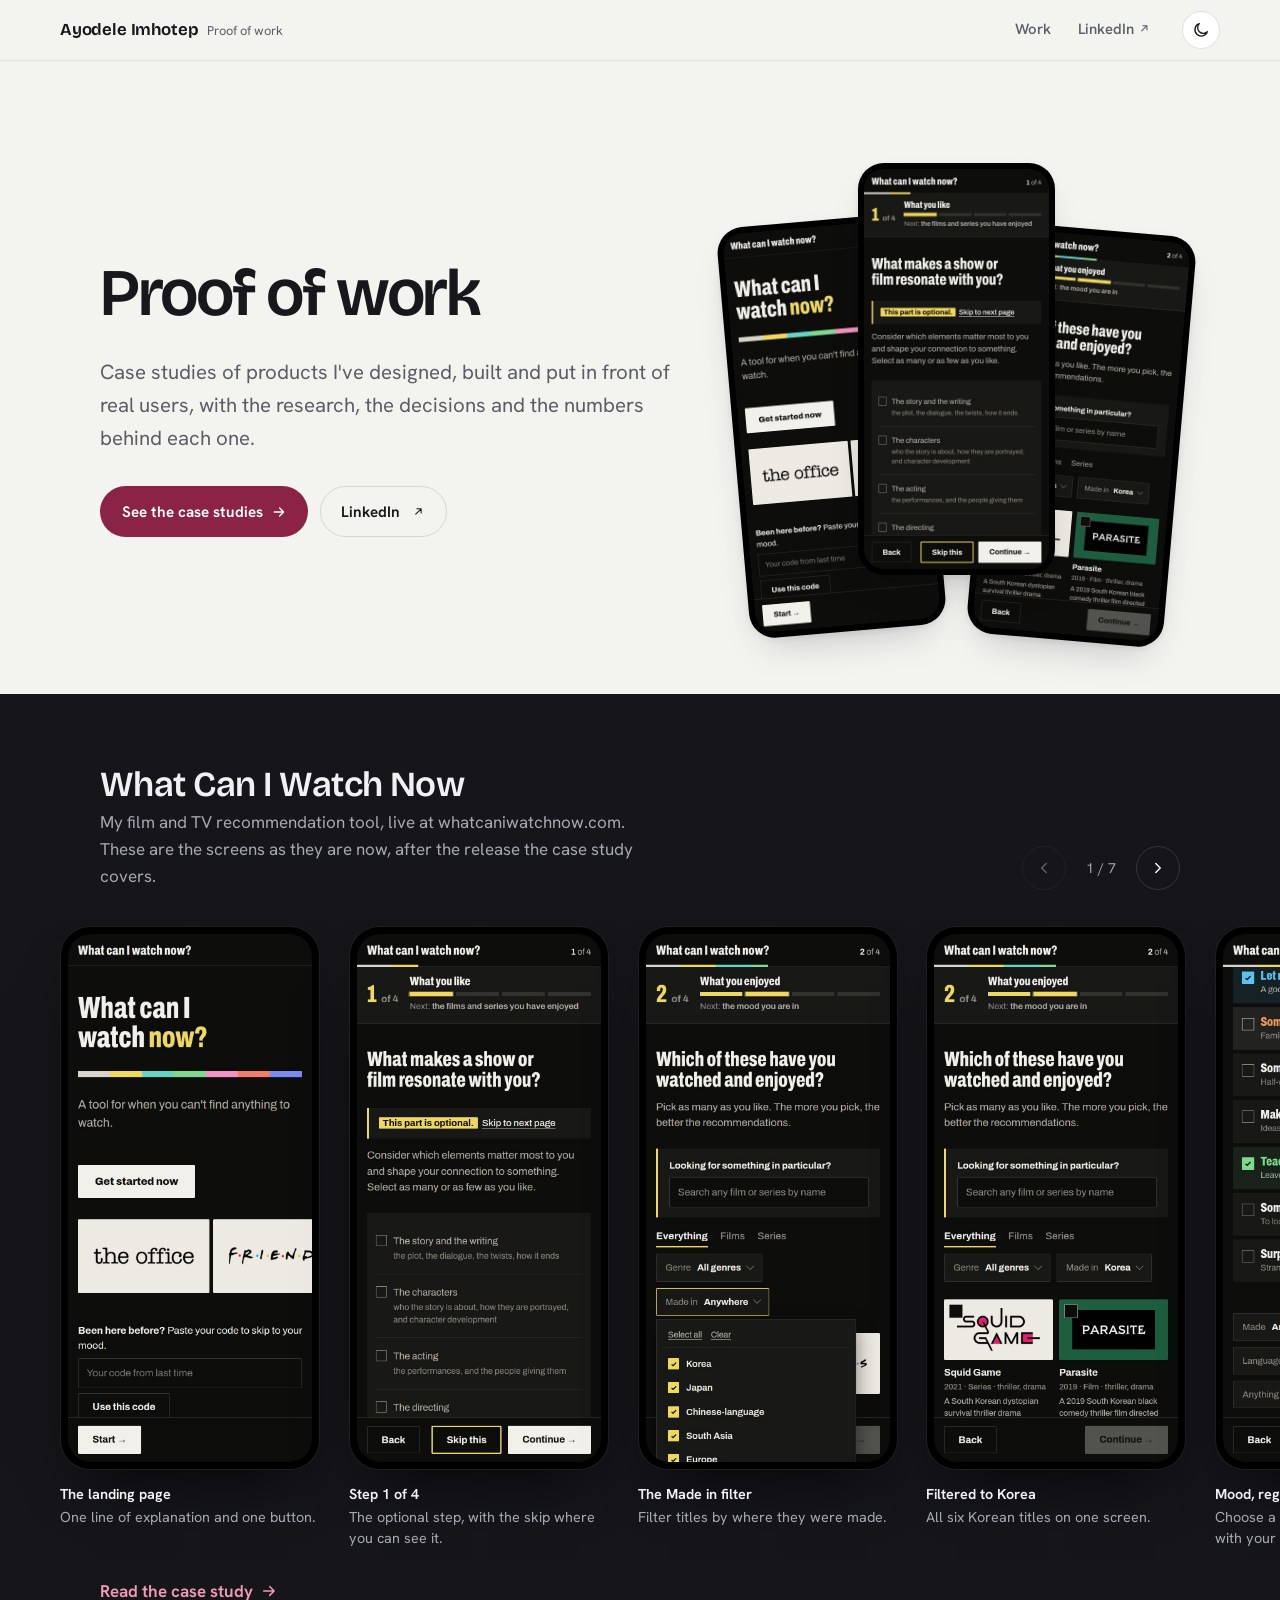
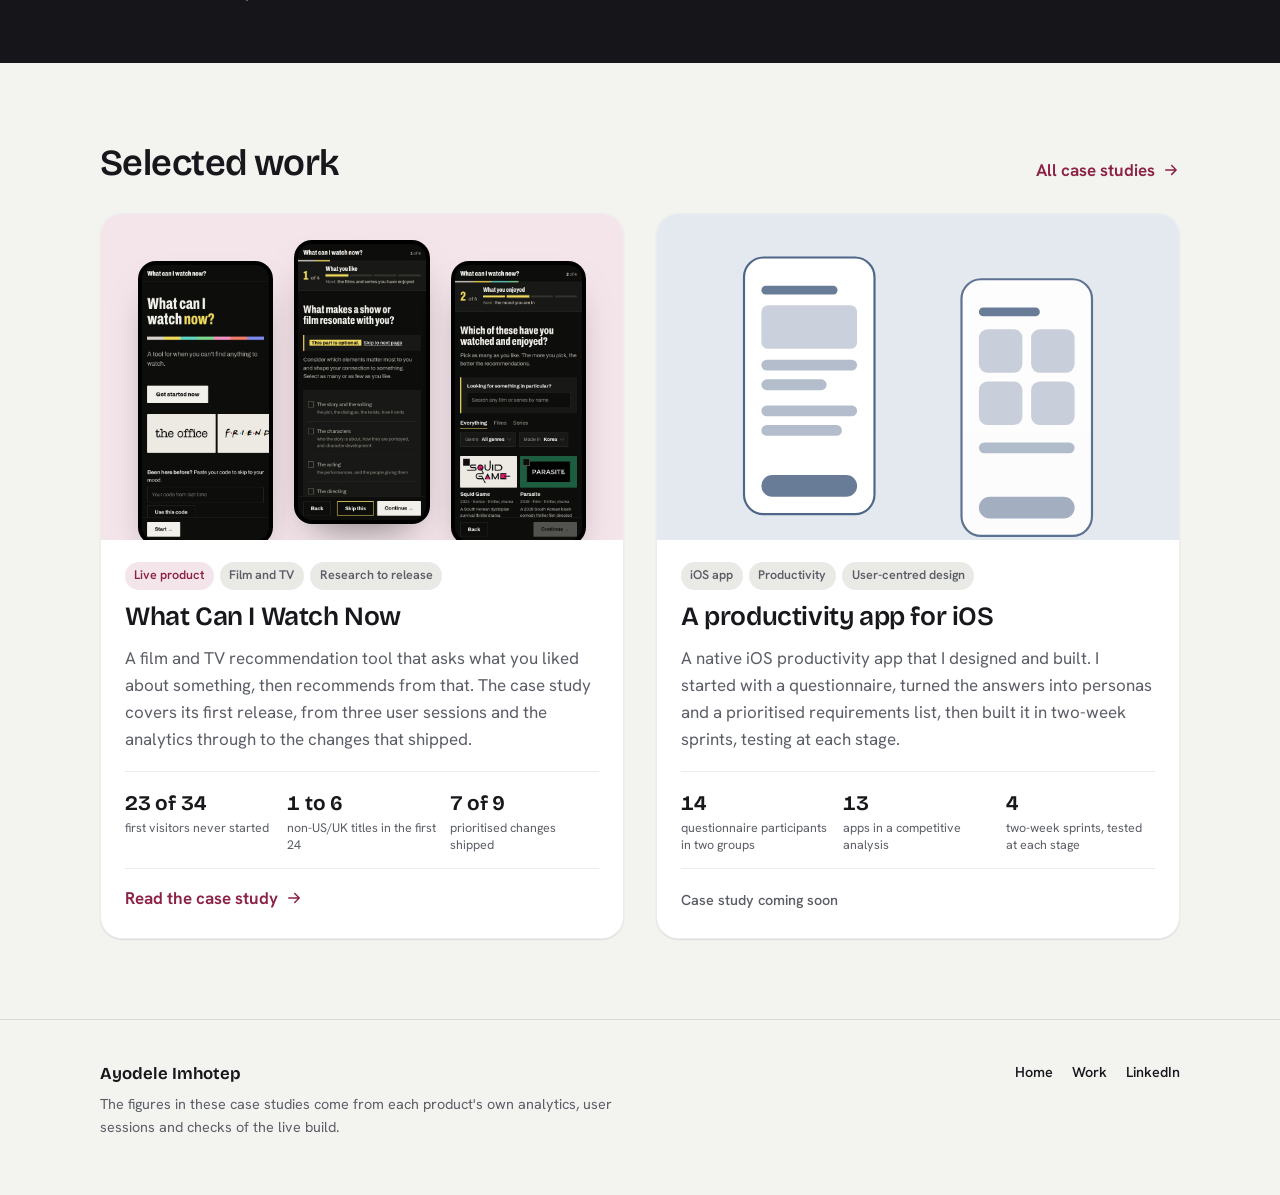
==== commit 00f334bc: "Publish proof-of-work portfolio: home, case studies and What Can I Watch Now" ====
--- a/index.html
+++ b/index.html
@@ -2,601 +2,170 @@
 <html lang="en-GB">
 <head>
 <meta charset="utf-8">
-<meta name="viewport" content="width=device-width, initial-scale=1">
-<title>Ayodele Imhotep · Proof of Work</title>
-<meta name="description" content="The proof-of-work product portfolio of Ayodele Imhotep: shipped products, the decisions behind them, and numbers that survive being checked.">
+<meta name="viewport" content="width=device-width, initial-scale=1, viewport-fit=cover">
+<title>Proof of Work, by Ayodele Imhotep</title>
+<meta name="description" content="The product management portfolio of Ayodele Imhotep: products designed and shipped, with the research, trade-offs and numbers behind them.">
+<script>try{var t=localStorage.getItem('pow-theme');if(t==='dark'||t==='light')document.documentElement.setAttribute('data-theme',t)}catch(e){}</script>
 <link rel="preconnect" href="https://fonts.googleapis.com">
 <link rel="preconnect" href="https://fonts.gstatic.com" crossorigin>
-<link href="https://fonts.googleapis.com/css2?family=Archivo:ital,wdth,wght@0,62..125,100..900;1,62..125,100..900&family=IBM+Plex+Mono:wght@400;500;600&display=swap" rel="stylesheet">
-<style>
-/* ============ tokens ============ */
-:root{
-  --black:#0D0D0C; --cream:#F2F0EA; --yellow:#F0DA5E; --teal:#107A70;
-  --b1:#C9E36B; --b2:#F2B84B; --b3:#F27D6B; --b4:#B592F5; --b5:#5CC3EC; --b6:#7FD98F;
-  --b7:#F592C4; --b8:#F0DA5E; --b9:#98B3FF; --b10:#EE9A5C; --b11:#62D5C3;
-
-  /* light theme */
-  --bg:#F2F0EA; --ink:#0D0D0C; --ink2:#5c5949; --line:rgba(13,13,12,.16); --line-soft:rgba(13,13,12,.09);
-  --card:#faf8f3; --card2:#eceade;
-  --accent:#0d6b62; --accent-bright:#107A70; --yellow-ink:#6e6013; --yellow-wash:#f4e9ac;
-  --chart-bar:#107A70; --chart-bar2:#0d5f57; --chart-muted:#a8a394; --chart-grid:rgba(13,13,12,.12);
-  --dk-bg:#0D0D0C; --dk-card:#171714; --dk-ink:#F2F0EA; --dk-ink2:#b3af9f; --dk-line:rgba(242,240,234,.16);
-  --dk-accent:#62D5C3; --dk-yellow:#F0DA5E;
-  --warn-wash:#fbeeda; --warn-ink:#7a4a12;
-  --shadow:0 1px 2px rgba(13,13,12,.05),0 8px 28px rgba(13,13,12,.08);
-}
-:root[data-theme="dark"]{
-  --bg:#0D0D0C; --ink:#F2F0EA; --ink2:#aca894; --line:rgba(242,240,234,.17); --line-soft:rgba(242,240,234,.09);
-  --card:#161613; --card2:#1d1d19;
-  --accent:#62D5C3; --accent-bright:#62D5C3; --yellow-ink:#F0DA5E; --yellow-wash:#292513;
-  --chart-bar:#62D5C3; --chart-bar2:#8fe3d5; --chart-muted:#6d6a5e; --chart-grid:rgba(242,240,234,.13);
-  --dk-bg:#131310; --dk-card:#1c1c18; --dk-ink:#F2F0EA; --dk-ink2:#aca894; --dk-line:rgba(242,240,234,.16);
-  --dk-accent:#62D5C3; --dk-yellow:#F0DA5E;
-  --warn-wash:#2b2113; --warn-ink:#f2c46a;
-  --shadow:0 1px 2px rgba(0,0,0,.4),0 10px 30px rgba(0,0,0,.45);
-}
-@media (prefers-color-scheme: dark){
-  :root:not([data-theme="light"]){
-    --bg:#0D0D0C; --ink:#F2F0EA; --ink2:#aca894; --line:rgba(242,240,234,.17); --line-soft:rgba(242,240,234,.09);
-    --card:#161613; --card2:#1d1d19;
-    --accent:#62D5C3; --accent-bright:#62D5C3; --yellow-ink:#F0DA5E; --yellow-wash:#292513;
-    --chart-bar:#62D5C3; --chart-bar2:#8fe3d5; --chart-muted:#6d6a5e; --chart-grid:rgba(242,240,234,.13);
-    --dk-bg:#131310; --dk-card:#1c1c18; --dk-ink:#F2F0EA; --dk-ink2:#aca894; --dk-line:rgba(242,240,234,.16);
-    --dk-accent:#62D5C3; --dk-yellow:#F0DA5E;
-    --warn-wash:#2b2113; --warn-ink:#f2c46a;
-    --shadow:0 1px 2px rgba(0,0,0,.4),0 10px 30px rgba(0,0,0,.45);
-  }
-}
-
-/* ============ base ============ */
-*{box-sizing:border-box}
-html{scroll-behavior:smooth}
-body{
-  margin:0; background:var(--bg); color:var(--ink);
-  font-family:'Archivo',system-ui,sans-serif;
-  font-size:16.5px; line-height:1.62;
-  -webkit-font-smoothing:antialiased; text-rendering:optimizeLegibility;
-}
-img,svg{max-width:100%;height:auto}
-a{color:var(--accent);text-decoration-thickness:1px;text-underline-offset:3px}
-.mono{font-family:'IBM Plex Mono',monospace;font-variant-numeric:tabular-nums}
-.measure{max-width:46rem}
-.wrap{max-width:1120px;margin:0 auto;padding:0 20px}
-@media(max-width:640px){.wrap{padding:0 16px}}
-
-h1,h2,h3,h4{font-weight:700;line-height:1.12;margin:0 0 .5em;letter-spacing:-.01em}
-h2{font-size:clamp(1.7rem,3.4vw,2.5rem);font-stretch:82%;text-transform:uppercase;letter-spacing:.01em}
-h3{font-size:clamp(1.15rem,2vw,1.4rem)}
-h4{font-size:1rem;text-transform:uppercase;letter-spacing:.08em;font-stretch:88%}
-p{margin:0 0 1em}
-ul{padding-left:1.15em;margin:0 0 1em}
-li{margin:0 0 .45em}
-strong{font-weight:650}
-
-.kicker{
-  font-family:'IBM Plex Mono',monospace;font-size:.72rem;letter-spacing:.14em;
-  text-transform:uppercase;color:var(--accent);font-weight:600;display:flex;align-items:center;gap:.6em;margin-bottom:1.1em;
-}
-.kicker::before{content:"";width:26px;height:2px;background:var(--accent);flex:none}
-.sec{padding:clamp(3rem,7vw,5.5rem) 0}
-.sec-dark{background:var(--dk-bg);color:var(--dk-ink)}
-.sec-dark .kicker{color:var(--dk-accent)}
-.sec-dark .kicker::before{background:var(--dk-accent)}
-.sec-dark p, .sec-dark li{color:var(--dk-ink)}
-.sec-dark .dim{color:var(--dk-ink2)}
-.dim{color:var(--ink2)}
-.lead{font-size:1.13rem;line-height:1.6}
-
-/* category band motif */
-.band{display:flex;height:6px;width:100%}
-.band i{flex:1}
-.band i:nth-child(1){background:var(--b1)}.band i:nth-child(2){background:var(--b2)}
-.band i:nth-child(3){background:var(--b3)}.band i:nth-child(4){background:var(--b4)}
-.band i:nth-child(5){background:var(--b5)}.band i:nth-child(6){background:var(--b6)}
-.band i:nth-child(7){background:var(--b7)}.band i:nth-child(8){background:var(--b8)}
-.band i:nth-child(9){background:var(--b9)}.band i:nth-child(10){background:var(--b10)}
-.band i:nth-child(11){background:var(--b11)}
-
-/* ============ sticky index ============ */
-.topnav{
-  position:sticky;top:0;z-index:60;background:var(--bg);
-  border-bottom:1px solid var(--line);
-}
-.topnav .inner{
-  display:flex;align-items:center;gap:1rem;max-width:1120px;margin:0 auto;padding:0 20px;height:52px;
-}
-.topnav .brand{font-weight:800;font-stretch:78%;text-transform:uppercase;letter-spacing:.02em;font-size:.9rem;white-space:nowrap;color:var(--ink);text-decoration:none}
-.topnav .brand b{color:var(--accent)}
-.navlinks{display:flex;gap:.15rem;overflow-x:auto;scrollbar-width:none;flex:1}
-.navlinks::-webkit-scrollbar{display:none}
-.navlinks a{
-  font-family:'IBM Plex Mono',monospace;font-size:.68rem;letter-spacing:.05em;text-transform:uppercase;
-  color:var(--ink2);text-decoration:none;padding:.45em .65em;border-radius:6px;white-space:nowrap;
-}
-.navlinks a:hover{color:var(--ink);background:var(--card2)}
-.navlinks a.on{color:var(--accent);font-weight:600}
-.theme-btn{
-  flex:none;border:1px solid var(--line);background:var(--card);color:var(--ink);
-  border-radius:99px;width:34px;height:34px;cursor:pointer;display:grid;place-items:center;font-size:.9rem;
-}
-
-/* ============ hero ============ */
-.hero{background:var(--dk-bg);color:var(--dk-ink);position:relative;overflow:hidden}
-.hero .wrap{padding-top:clamp(3.5rem,8vw,6.5rem);padding-bottom:clamp(3rem,7vw,5.5rem);position:relative}
-.hero h1{
-  font-size:clamp(2.6rem,7.2vw,5.4rem);font-stretch:72%;text-transform:uppercase;
-  line-height:.98;letter-spacing:0;margin:.25em 0 .3em;
-}
-.hero h1 .y{color:var(--dk-yellow)}
-.hero .sub{max-width:44rem;color:var(--dk-ink2);font-size:clamp(1rem,1.6vw,1.2rem)}
-.hero-meta{display:flex;flex-wrap:wrap;gap:.5rem;margin-top:1.6rem}
-.chip{
-  font-family:'IBM Plex Mono',monospace;font-size:.7rem;letter-spacing:.06em;
-  border:1px solid var(--dk-line);color:var(--dk-ink2);border-radius:99px;padding:.42em .95em;white-space:nowrap;
-}
-.chip b{color:var(--dk-yellow);font-weight:600}
-.hero-stats{display:grid;grid-template-columns:repeat(4,1fr);gap:1px;background:var(--dk-line);border:1px solid var(--dk-line);border-radius:14px;overflow:hidden;margin-top:2.4rem}
-.hero-stats>div{background:var(--dk-card);padding:1.05rem 1.15rem}
-.hero-stats .n{font-family:'IBM Plex Mono',monospace;font-size:clamp(1.4rem,2.6vw,2rem);font-weight:600;color:var(--dk-yellow);line-height:1.1}
-.hero-stats .l{font-size:.76rem;color:var(--dk-ink2);margin-top:.3rem;line-height:1.35}
-@media(max-width:760px){.hero-stats{grid-template-columns:repeat(2,1fr)}}
-
-/* ============ cards & callouts ============ */
-.card{background:var(--card);border:1px solid var(--line-soft);border-radius:14px;padding:1.4rem 1.5rem;box-shadow:var(--shadow)}
-.callout{
-  border-left:4px solid var(--yellow);background:var(--yellow-wash);
-  border-radius:0 12px 12px 0;padding:1rem 1.25rem;margin:1.4rem 0;
-}
-.callout .t{font-weight:700;font-size:.78rem;text-transform:uppercase;letter-spacing:.09em;color:var(--yellow-ink);margin-bottom:.35rem;font-family:'IBM Plex Mono',monospace}
-.callout p{margin:0}
-.grid2{display:grid;grid-template-columns:1fr 1fr;gap:1.2rem}
-.grid3{display:grid;grid-template-columns:repeat(3,1fr);gap:1.2rem}
-@media(max-width:860px){.grid2,.grid3{grid-template-columns:1fr}}
-
-/* ============ tables ============ */
-.tblwrap{overflow-x:auto;border:1px solid var(--line-soft);border-radius:14px;background:var(--card);box-shadow:var(--shadow)}
-table{border-collapse:collapse;width:100%;font-size:.9rem}
-th{
-  font-family:'IBM Plex Mono',monospace;font-size:.66rem;text-transform:uppercase;letter-spacing:.08em;
-  color:var(--ink2);text-align:left;padding:.8em .95em;border-bottom:1.5px solid var(--line);white-space:nowrap;
-}
-td{padding:.72em .95em;border-bottom:1px solid var(--line-soft);vertical-align:top}
-tr:last-child td{border-bottom:none}
-td.num,th.num{text-align:right;font-family:'IBM Plex Mono',monospace;font-variant-numeric:tabular-nums;white-space:nowrap}
-.tag{
-  display:inline-block;font-family:'IBM Plex Mono',monospace;font-size:.63rem;font-weight:600;letter-spacing:.07em;
-  text-transform:uppercase;border-radius:99px;padding:.28em .7em;white-space:nowrap;
-}
-.tag.ship{background:var(--accent);color:var(--bg)}
-:root[data-theme="dark"] .tag.ship{color:#0D0D0C}
-@media (prefers-color-scheme: dark){:root:not([data-theme="light"]) .tag.ship{color:#0D0D0C}}
-.tag.defer{border:1.5px solid var(--chart-muted);color:var(--ink2);background:transparent}
-
-/* ============ figures ============ */
-figure{margin:1.8rem 0}
-figcaption{font-size:.8rem;color:var(--ink2);margin-top:.7rem;font-family:'IBM Plex Mono',monospace;line-height:1.5}
-.sec-dark figcaption{color:var(--dk-ink2)}
-.figpanel{background:var(--card);border:1px solid var(--line-soft);border-radius:16px;padding:1.5rem;box-shadow:var(--shadow)}
-.sec-dark .figpanel{background:var(--dk-card);border-color:var(--dk-line)}
-svg text{font-family:'IBM Plex Mono',monospace}
-
-/* ============ persona cards ============ */
-.personas{display:grid;grid-template-columns:repeat(2,1fr);gap:1.3rem}
-@media(max-width:860px){.personas{grid-template-columns:1fr}}
-.pcard{background:var(--dk-card);border:1px solid var(--dk-line);border-radius:18px;overflow:hidden;display:flex;flex-direction:column}
-.pcard .phead{position:relative}
-.pcard .phead svg{display:block;width:100%}
-.pcard .pnum{
-  position:absolute;top:12px;left:14px;font-family:'IBM Plex Mono',monospace;font-size:.66rem;font-weight:600;
-  letter-spacing:.1em;text-transform:uppercase;background:rgba(13,13,12,.72);color:var(--cream);
-  border-radius:99px;padding:.35em .8em;backdrop-filter:blur(4px);
-}
-.pcard .pbody{padding:1.25rem 1.35rem 1.4rem;color:var(--dk-ink)}
-.pcard h3{margin-bottom:.2rem}
-.pcard .psub{font-size:.82rem;color:var(--dk-ink2);margin-bottom:.9rem}
-.pcard ul{margin:0;font-size:.9rem;color:var(--dk-ink)}
-.pcard li{margin-bottom:.5em}
-.pcard .pquote{font-size:.8rem;color:var(--dk-ink2);border-top:1px solid var(--dk-line);margin-top:1rem;padding-top:.8rem}
-.pnote{
-  font-family:'IBM Plex Mono',monospace;font-size:.68rem;letter-spacing:.04em;color:#0D0D0C;
-  background:var(--yellow);border-radius:8px;padding:.5em .8em;margin-bottom:.9rem;display:inline-block;font-weight:600;
-}
-
-/* ============ step flow / scoring diagram ============ */
-.flow{display:grid;grid-template-columns:repeat(3,1fr);gap:1rem;margin:1.4rem 0}
-@media(max-width:860px){.flow{grid-template-columns:1fr}}
-.flow .st{background:var(--dk-card);border:1px solid var(--dk-line);border-radius:14px;padding:1.1rem 1.2rem;position:relative}
-.flow .st .sn{font-family:'IBM Plex Mono',monospace;font-size:.66rem;letter-spacing:.1em;text-transform:uppercase;color:var(--dk-accent);font-weight:600;margin-bottom:.4rem}
-.flow .st h4{color:var(--dk-ink);margin-bottom:.35rem}
-.flow .st p{font-size:.86rem;color:var(--dk-ink2);margin:0}
-.flow .st .w{position:absolute;top:1rem;right:1.1rem;font-family:'IBM Plex Mono',monospace;font-size:.72rem;color:var(--dk-yellow);font-weight:600}
-
-/* ============ requirement sets ============ */
-.req{border:1px solid var(--line-soft);border-radius:16px;background:var(--card);box-shadow:var(--shadow);margin-bottom:1.4rem;overflow:hidden}
-.req .rhead{display:flex;align-items:baseline;gap:1rem;padding:1.15rem 1.4rem;border-bottom:1px solid var(--line-soft);flex-wrap:wrap}
-.req .rn{font-family:'IBM Plex Mono',monospace;font-weight:600;font-size:.95rem;color:var(--accent)}
-.req .rhead h3{margin:0;flex:1;min-width:12rem}
-.req .rserves{font-family:'IBM Plex Mono',monospace;font-size:.66rem;letter-spacing:.06em;text-transform:uppercase;color:var(--ink2)}
-.req .rbody{display:grid;grid-template-columns:1fr 1fr;gap:0}
-@media(max-width:860px){.req .rbody{grid-template-columns:1fr}}
-.req .rcol{padding:1.15rem 1.4rem}
-.req .rcol+.rcol{border-left:1px solid var(--line-soft)}
-@media(max-width:860px){.req .rcol+.rcol{border-left:none;border-top:1px solid var(--line-soft)}}
-.req h5{font-family:'IBM Plex Mono',monospace;font-size:.64rem;letter-spacing:.09em;text-transform:uppercase;color:var(--ink2);margin:0 0 .5em;font-weight:600}
-.req ul{font-size:.88rem;margin-bottom:1.1em}
-.req .rcol>:last-child{margin-bottom:0}
-.oos{background:var(--card2);border-radius:10px;padding:.75rem .9rem;font-size:.84rem}
-.oos b{font-family:'IBM Plex Mono',monospace;font-size:.63rem;letter-spacing:.08em;text-transform:uppercase;color:var(--ink2);display:block;margin-bottom:.25em}
-
-/* ============ before/after ============ */
-.ba td:first-child{font-weight:600;width:32%}
-.ba .bcell{color:var(--ink2)}
-.ba .acell{font-weight:600;color:var(--accent)}
-
-/* ============ scenarios ============ */
-.scn{display:grid;grid-template-columns:1fr 1fr;gap:1.2rem;margin:1.3rem 0 2rem}
-@media(max-width:860px){.scn{grid-template-columns:1fr}}
-.scn .sc{border-radius:16px;padding:1.3rem 1.4rem;font-size:.92rem}
-.scn .before{background:var(--card2);border:1px solid var(--line-soft)}
-.scn .after{background:var(--dk-card);border:1px solid var(--dk-line);color:var(--dk-ink)}
-.scn .sc .sl{font-family:'IBM Plex Mono',monospace;font-size:.64rem;letter-spacing:.1em;text-transform:uppercase;font-weight:600;margin-bottom:.6rem}
-.scn .before .sl{color:var(--ink2)}
-.scn .after .sl{color:var(--dk-yellow)}
-.scn .sc p{margin:0}
-
-/* ============ storyboard ============ */
-.story{display:grid;grid-template-columns:repeat(4,1fr);gap:1.1rem}
-@media(max-width:980px){.story{grid-template-columns:repeat(2,1fr)}}
-@media(max-width:560px){.story{grid-template-columns:1fr}}
-.frame{background:var(--card);border:1px solid var(--line-soft);border-radius:14px;overflow:hidden;box-shadow:var(--shadow)}
-.frame svg{display:block;width:100%;background:var(--card2)}
-.frame .ft{padding:.9rem 1rem 1rem}
-.frame .ft .fn{font-family:'IBM Plex Mono',monospace;font-size:.62rem;letter-spacing:.1em;text-transform:uppercase;color:var(--accent);font-weight:600;margin-bottom:.3rem}
-.frame .ft p{font-size:.82rem;margin:0;color:var(--ink2)}
-
-/* ============ wireframes ============ */
-.wires{display:grid;grid-template-columns:repeat(3,1fr);gap:1.4rem}
-@media(max-width:980px){.wires{grid-template-columns:1fr;max-width:420px;margin:0 auto}}
-.phone{
-  background:#0D0D0C;border:1px solid rgba(242,240,234,.2);border-radius:26px;padding:10px;
-  box-shadow:var(--shadow);
-}
-.phone .screen{background:#141412;border-radius:18px;overflow:hidden;display:flex;flex-direction:column;min-height:520px;color:#F2F0EA;font-size:.72rem;line-height:1.4}
-.phone .notch{height:20px;display:grid;place-items:center}
-.phone .notch i{width:64px;height:5px;border-radius:99px;background:rgba(242,240,234,.22)}
-.wlabel{text-align:center;font-family:'IBM Plex Mono',monospace;font-size:.68rem;color:var(--ink2);margin-top:.8rem;line-height:1.5}
-.sec-dark .wlabel{color:var(--dk-ink2)}
-/* wire elements */
-.w-banner{background:#1d1d18;border-bottom:1px solid rgba(242,240,234,.12);padding:.6em .9em;font-family:'IBM Plex Mono',monospace;font-size:.62rem;color:#cfcbbd}
-.w-banner b{color:#F0DA5E}
-.w-h{font-weight:700;font-size:.95rem;padding:.9em .9em .2em;font-stretch:85%}
-.w-opt{margin:.5em .9em;background:rgba(240,218,94,.14);border:1px solid rgba(240,218,94,.55);border-radius:8px;padding:.55em .7em;display:flex;justify-content:space-between;gap:.6em;align-items:center}
-.w-opt b{color:#F0DA5E;font-weight:600}
-.w-opt u{color:#62D5C3;text-decoration-thickness:1px;white-space:nowrap}
-.w-row{margin:.45em .9em;background:#1b1b17;border:1px solid rgba(242,240,234,.1);border-radius:10px;padding:.55em .7em;display:flex;gap:.6em}
-.w-row .cb{width:14px;height:14px;border:1.5px solid rgba(242,240,234,.45);border-radius:4px;flex:none;margin-top:2px}
-.w-row .cb.on{background:#F0DA5E;border-color:#F0DA5E}
-.w-row .rl b{display:block;font-weight:600}
-.w-row .rl span{color:#a8a496;font-size:.6rem}
-.w-bar{margin-top:auto;display:flex;gap:.5em;padding:.7em .9em;border-top:1px solid rgba(242,240,234,.12);background:#101010}
-.w-btn{border-radius:9px;padding:.55em .4em;text-align:center;font-weight:600;flex:1;font-size:.66rem}
-.w-btn.ghost{border:1px solid rgba(242,240,234,.35);color:#d9d5c7}
-.w-btn.line{border:1.5px solid #62D5C3;color:#62D5C3}
-.w-btn.fill{background:#F0DA5E;color:#0D0D0C}
-.w-card{margin:.45em .9em;background:#1b1b17;border:1px solid rgba(242,240,234,.1);border-radius:10px;padding:.6em .7em}
-.w-card .tt{display:flex;gap:.55em;align-items:center;margin-bottom:.5em}
-.w-card .th{width:30px;height:20px;border-radius:4px;background:#2c2c26;flex:none}
-.w-card .tt b{font-weight:600}
-.w-cats{display:flex;flex-wrap:wrap;gap:4px}
-.w-cats i{height:8px;border-radius:99px;flex:1 1 26%;background:#2c2c26;min-width:26%}
-.w-search{margin:.7em .9em;background:#1f1f1a;border:1px solid rgba(240,218,94,.5);border-radius:12px;padding:.7em .8em;box-shadow:0 0 0 4px rgba(240,218,94,.07)}
-.w-search .lbl{font-weight:600;margin-bottom:.5em}
-.w-seg{display:flex;gap:4px;margin-bottom:.5em}
-.w-seg i{flex:1;text-align:center;border:1px solid rgba(242,240,234,.25);border-radius:99px;padding:.3em 0;font-size:.58rem;color:#cfcbbd;font-style:normal}
-.w-seg i.on{background:#F2F0EA;color:#0D0D0C;font-weight:600;border-color:#F2F0EA}
-.w-dd{display:flex;gap:6px}
-.w-dd i{flex:1;border:1px solid rgba(242,240,234,.25);border-radius:8px;padding:.4em .5em;font-size:.58rem;color:#cfcbbd;font-style:normal;white-space:nowrap;overflow:hidden;text-overflow:ellipsis}
-.w-dd i b{color:#F2F0EA}
-.w-grid{display:grid;grid-template-columns:repeat(3,1fr);gap:6px;padding:.2em .9em .9em}
-.w-grid i{aspect-ratio:2/3;background:#23231e;border-radius:6px;border:1px solid rgba(242,240,234,.07)}
-.w-grid i.hi{outline:2px solid #62D5C3;outline-offset:-2px}
-
-/* ============ gtm / metrics ============ */
-.metricgrid{display:grid;grid-template-columns:repeat(2,1fr);gap:1.1rem}
-@media(max-width:760px){.metricgrid{grid-template-columns:1fr}}
-
-/* ============ caveats ============ */
-.caveats .card{border-left:5px solid var(--yellow);border-radius:4px 14px 14px 4px}
-.caveats .cnum{font-family:'IBM Plex Mono',monospace;color:var(--yellow-ink);font-weight:600;font-size:.7rem;letter-spacing:.1em;text-transform:uppercase;margin-bottom:.4rem}
-:root[data-theme="dark"] .caveats .cnum{color:var(--dk-yellow)}
-@media (prefers-color-scheme: dark){:root:not([data-theme="light"]) .caveats .cnum{color:var(--dk-yellow)}}
-.caveats p{margin:0;font-size:.95rem}
-
-/* ============ buttons ============ */
-.btnrow{display:flex;flex-wrap:wrap;gap:.7rem;margin-top:1.7rem}
-.btn{
-  display:inline-flex;align-items:center;gap:.5em;border-radius:99px;padding:.72em 1.35em;
-  font-weight:650;font-size:.92rem;text-decoration:none;border:1.5px solid transparent;cursor:pointer;
-  transition:transform .18s ease, box-shadow .18s ease;
-}
-.btn:hover{transform:translateY(-2px)}
-.btn-y{background:var(--yellow);color:#0D0D0C}
-.btn-y:hover{box-shadow:0 6px 22px rgba(240,218,94,.28)}
-.btn-ghost{border-color:var(--dk-line);color:var(--dk-ink)}
-.btn-ghost:hover{border-color:var(--dk-ink2)}
-.btn-ghost-light{border-color:var(--line);color:var(--ink)}
-.navcta{
-  flex:none;font-family:'IBM Plex Mono',monospace;font-size:.66rem;font-weight:600;letter-spacing:.06em;
-  text-transform:uppercase;text-decoration:none;color:#0D0D0C;background:var(--yellow);
-  border-radius:99px;padding:.55em 1em;white-space:nowrap;
-}
-
-/* ============ at a glance ============ */
-.glance-grid{display:grid;grid-template-columns:repeat(4,1fr);gap:1.1rem;margin-top:1.8rem}
-@media(max-width:980px){.glance-grid{grid-template-columns:repeat(2,1fr)}}
-@media(max-width:560px){.glance-grid{grid-template-columns:1fr}}
-.gcard{
-  display:block;text-decoration:none;color:var(--ink);background:var(--card);
-  border:1px solid var(--line-soft);border-radius:14px;padding:1.15rem 1.2rem;box-shadow:var(--shadow);
-  transition:transform .18s ease, box-shadow .18s ease;
-}
-.gcard:hover{transform:translateY(-3px);box-shadow:0 4px 8px rgba(13,13,12,.06),0 14px 34px rgba(13,13,12,.12)}
-.gcard .gn{font-family:'IBM Plex Mono',monospace;font-weight:600;font-size:1.25rem;color:var(--accent);line-height:1.2}
-.gcard .gl{font-size:.82rem;color:var(--ink2);margin-top:.35rem;line-height:1.45}
-.gcard .gs{font-family:'IBM Plex Mono',monospace;font-size:.62rem;letter-spacing:.08em;text-transform:uppercase;color:var(--yellow-ink);margin-top:.7rem;font-weight:600}
-.skillchips{display:flex;flex-wrap:wrap;gap:.5rem;margin-top:1.1rem}
-.skillchips a{
-  font-family:'IBM Plex Mono',monospace;font-size:.68rem;letter-spacing:.05em;text-transform:uppercase;
-  text-decoration:none;color:var(--ink);border:1.5px solid var(--line);border-radius:99px;padding:.5em 1em;
-  transition:border-color .18s ease,color .18s ease;
-}
-.skillchips a:hover{border-color:var(--accent);color:var(--accent)}
-
-/* ============ persona photos ============ */
-.ph{position:relative;aspect-ratio:420/210;overflow:hidden;background:#1a1a17}
-.ph img{width:100%;height:100%;object-fit:cover;display:block;filter:grayscale(1) contrast(1.06) brightness(.94)}
-.ph::after{
-  content:"";position:absolute;inset:0;
-  background:linear-gradient(165deg,var(--tint,#107A70) 0%,rgba(13,13,12,0) 62%),linear-gradient(0deg,rgba(13,13,12,.62),rgba(13,13,12,0) 52%);
-  mix-blend-mode:multiply;opacity:.9;
-}
-.ph::before{content:"";position:absolute;inset:0;background:var(--tint,#107A70);mix-blend-mode:soft-light;opacity:.45;z-index:1}
-
-/* ============ motion ============ */
-.rv{opacity:0;transform:translateY(16px);transition:opacity .65s cubic-bezier(.2,.6,.2,1),transform .65s cubic-bezier(.2,.6,.2,1)}
-.rv.in{opacity:1;transform:none}
-.figpanel svg g.bars rect{transform:scaleX(0);transform-box:fill-box;transform-origin:left center;transition:transform .9s cubic-bezier(.22,.7,.25,1)}
-.figpanel.in svg g.bars rect{transform:scaleX(1)}
-.figpanel svg g.bars rect:nth-child(2){transition-delay:.08s}
-.figpanel svg g.bars rect:nth-child(3){transition-delay:.16s}
-.figpanel svg g.bars rect:nth-child(4){transition-delay:.24s}
-.figpanel svg g.bars rect:nth-child(5){transition-delay:.32s}
-.figpanel svg g.bars rect:nth-child(6){transition-delay:.4s}
-.figpanel svg g.bars rect:nth-child(7){transition-delay:.48s}
-@media (prefers-reduced-motion: reduce){
-  .rv{opacity:1;transform:none;transition:none}
-  .figpanel svg g.bars rect{transform:scaleX(1);transition:none}
-  .btn,.gcard{transition:none}
-  html{scroll-behavior:auto}
-}
-
-/* footer */
-footer{border-top:1px solid var(--line);padding:2.2rem 0 3rem;font-size:.82rem;color:var(--ink2)}
-footer .mono{font-size:.72rem}
-
-.smallnote{font-size:.8rem;color:var(--ink2)}
-.sec-dark .smallnote{color:var(--dk-ink2)}
-.divider-band{height:6px}
-</style>
+<link href="https://fonts.googleapis.com/css2?family=Bricolage+Grotesque:opsz,wght@12..96,400..700&family=Hanken+Grotesk:ital,wght@0,300..700;1,300..700&display=swap" rel="stylesheet">
+<link rel="stylesheet" href="site.css">
 </head>
 <body>
-<nav class="topnav" aria-label="Site navigation">
+<a class="skip-link" href="#main">Skip to content</a>
+<header class="site-nav">
   <div class="inner">
-    <a class="brand" href="#top">AYO IMHOTEP <b>/ Product portfolio</b></a>
-    <div class="navlinks" id="navlinks">
-      <a href="#work">Work</a>
-      <a href="#skills">Skills</a>
-      <a href="#about">About</a>
-      <a href="#contact">Contact</a>
-    </div>
-    <a class="navcta" href="what-can-i-watch-now.html">Case study</a>
-    <button class="theme-btn" id="themeBtn" aria-label="Toggle colour theme" title="Toggle colour theme">◐</button>
-  </div>
-</nav>
-
-<header class="hero" id="top">
-  <div class="band" aria-hidden="true"><i></i><i></i><i></i><i></i><i></i><i></i><i></i><i></i><i></i><i></i><i></i></div>
-  <div class="wrap">
-    <p class="kicker" style="color:var(--dk-accent)">Ayodele Imhotep · Product management portfolio</p>
-    <h1>Proof<br>of <span class="y">work</span></h1>
-    <p class="sub lead">I work across strategy, product and data: making features, products and services better for the people who use them, with a data lens. This is a proof-of-work portfolio, not a list of claims. Each case study is a product I designed, built and shipped, written up the way the work actually ran: the research, the trade-offs, the requirements, and numbers that survive being checked.</p>
-    <div class="btnrow">
-      <a class="btn btn-y" href="what-can-i-watch-now.html">Read the first case study</a>
-      <a class="btn btn-ghost" href="https://whatcaniwatchnow.com" target="_blank" rel="noopener">Try the live product ↗</a>
-      <a class="btn btn-ghost" href="https://www.linkedin.com/in/ayoimhotep" target="_blank" rel="noopener">LinkedIn ↗</a>
-    </div>
-    <div class="hero-stats">
-      <div><div class="n">1</div><div class="l">product live on the open web, designed, built and shipped end to end</div></div>
-      <div><div class="n">479</div><div class="l">catalogue titles classified by hand against a framework I designed</div></div>
-      <div><div class="n">3</div><div class="l">sources of research evidence, allowed to disagree with each other</div></div>
-      <div><div class="n">9</div><div class="l">items scored with RICE: seven shipped, two deferred with reasons</div></div>
-    </div>
+    <a class="brand" href="index.html"><span class="brand-name">Ayodele Imhotep</span><span class="brand-tag">Proof of work</span></a>
+    <nav class="main-links" aria-label="Main"><a href="work.html">Work</a><a href="https://www.linkedin.com/in/ayoimhotep" target="_blank" rel="noopener">LinkedIn<svg viewBox="0 0 24 24" fill="none" stroke="currentColor" stroke-width="2" stroke-linecap="round" stroke-linejoin="round" aria-hidden="true" class="ext"><path d="M7 17L17 7M9 7h8v8"/></svg></a></nav>
+    <button class="theme-toggle" id="themeBtn" type="button" aria-label="Switch colour theme"><svg class="i-sun" viewBox="0 0 24 24" fill="none" stroke="currentColor" stroke-width="1.8" stroke-linecap="round" aria-hidden="true"><circle cx="12" cy="12" r="4.2"/><path d="M12 2.5v2.2M12 19.3v2.2M4.6 4.6l1.6 1.6M17.8 17.8l1.6 1.6M2.5 12h2.2M19.3 12h2.2M4.6 19.4l1.6-1.6M17.8 6.2l1.6-1.6"/></svg><svg class="i-moon" viewBox="0 0 24 24" fill="none" stroke="currentColor" stroke-width="1.8" stroke-linecap="round" stroke-linejoin="round" aria-hidden="true"><path d="M20.5 14.2A8.5 8.5 0 1 1 9.8 3.5a6.8 6.8 0 0 0 10.7 10.7z"/></svg></button>
   </div>
 </header>
 
-<section class="sec" id="work">
+<main id="main">
+<section class="home-hero">
+  <div class="wrap hero-grid-case">
+    <div>
+    <h1>Proof of work</h1>
+    <p class="lede">Case studies of products I've designed, built and put in front of real users, with the research, the decisions and the numbers behind each one.</p>
+    <div class="btnrow">
+      <a class="btn btn-primary" href="work.html">See the case studies <span class="arr" aria-hidden="true"><svg viewBox="0 0 24 24" fill="none" stroke="currentColor" stroke-width="2" stroke-linecap="round" stroke-linejoin="round" aria-hidden="true"><path d="M5 12h14M13 6l6 6-6 6"/></svg></span></a>
+      <a class="btn btn-ghost" href="https://www.linkedin.com/in/ayoimhotep" target="_blank" rel="noopener">LinkedIn<svg viewBox="0 0 24 24" fill="none" stroke="currentColor" stroke-width="2" stroke-linecap="round" stroke-linejoin="round" aria-hidden="true" class="ext"><path d="M7 17L17 7M9 7h8v8"/></svg></a>
+    </div>
+    </div>
+    <a class="hero-collage home-collage" href="what-can-i-watch-now.html" aria-label="What Can I Watch Now case study">
+      <span><img src="img/wciwn-landing.jpg" alt="" width="390" height="844"></span>
+      <span><img src="img/wciwn-step1-optional.jpg" alt="" width="390" height="844"></span>
+      <span><img src="img/wciwn-picker-korea.jpg" alt="" width="390" height="844"></span>
+    </a>
+  </div>
+</section>
+
+<section class="gallery-band" aria-labelledby="g-title">
+  <div class="wrap gallery-head">
+    <div>
+      <h2 id="g-title">What Can I Watch Now</h2>
+      <p>My film and TV recommendation tool, live at whatcaniwatchnow.com. These are the screens as they are now, after the release the case study covers.</p>
+    </div>
+    <div class="gallery-controls">
+      <button class="g-btn" type="button" data-gallery-prev aria-label="Previous screen"><svg viewBox="0 0 24 24" fill="none" stroke="currentColor" stroke-width="2" stroke-linecap="round" stroke-linejoin="round" aria-hidden="true"><path d="M15 6l-6 6 6 6"/></svg></button>
+      <span class="count" data-gallery-count aria-live="polite">1 / 7</span>
+      <button class="g-btn" type="button" data-gallery-next aria-label="Next screen"><svg viewBox="0 0 24 24" fill="none" stroke="currentColor" stroke-width="2" stroke-linecap="round" stroke-linejoin="round" aria-hidden="true"><path d="M9 6l6 6-6 6"/></svg></button>
+    </div>
+  </div>
+  <div class="gallery" data-gallery tabindex="0" aria-label="Screens from What Can I Watch Now. Use the arrow keys to move through them.">
+      <a class="g-item" href="what-can-i-watch-now.html#screens">
+        <figure style="margin:0">
+          <div class="g-phone"><img src="img/wciwn-landing.jpg" alt="What Can I Watch Now landing page on a phone, with a Get started now button" loading="eager" width="390" height="844" draggable="false"></div>
+          <figcaption><b>The landing page</b>One line of explanation and one button.</figcaption>
+        </figure>
+      </a>
+      <a class="g-item" href="what-can-i-watch-now.html#screens">
+        <figure style="margin:0">
+          <div class="g-phone"><img src="img/wciwn-step1-optional.jpg" alt="Step 1 of 4, with a highlighted line saying this part is optional and a skip link" loading="eager" width="390" height="844" draggable="false"></div>
+          <figcaption><b>Step 1 of 4</b>The optional step, with the skip where you can see it.</figcaption>
+        </figure>
+      </a>
+      <a class="g-item" href="what-can-i-watch-now.html#screens">
+        <figure style="margin:0">
+          <div class="g-phone"><img src="img/wciwn-picker-made-in.jpg" alt="The title picker with the Made in dropdown open, listing Korea, Japan and other regions" loading="eager" width="390" height="844" draggable="false"></div>
+          <figcaption><b>The Made in filter</b>Filter titles by where they were made.</figcaption>
+        </figure>
+      </a>
+      <a class="g-item" href="what-can-i-watch-now.html#screens">
+        <figure style="margin:0">
+          <div class="g-phone"><img src="img/wciwn-picker-korea.jpg" alt="The title picker filtered to Korea, showing Squid Game and Parasite" loading="lazy" width="390" height="844" draggable="false"></div>
+          <figcaption><b>Filtered to Korea</b>All six Korean titles on one screen.</figcaption>
+        </figure>
+      </a>
+      <a class="g-item" href="what-can-i-watch-now.html#screens">
+        <figure style="margin:0">
+          <div class="g-phone"><img src="img/wciwn-mood-region-language.jpg" alt="The mood step with From set to Korea and Language set to Korean" loading="lazy" width="390" height="844" draggable="false"></div>
+          <figcaption><b>Mood, region and language</b>Choose a region and language along with your mood.</figcaption>
+        </figure>
+      </a>
+      <a class="g-item" href="what-can-i-watch-now.html#screens">
+        <figure style="margin:0">
+          <div class="g-phone"><img src="img/wciwn-results-code.jpg" alt="The results page with a code to keep and a Copy my code button" loading="lazy" width="390" height="844" draggable="false"></div>
+          <figcaption><b>A code to come back with</b>Save your answers without making an account.</figcaption>
+        </figure>
+      </a>
+      <a class="g-item" href="what-can-i-watch-now.html#screens">
+        <figure style="margin:0">
+          <div class="g-phone"><img src="img/wciwn-keep-and-copy.jpg" alt="A recommendation marked Kept, and the Copy my list button" loading="lazy" width="390" height="844" draggable="false"></div>
+          <figcaption><b>Keep and copy</b>Keep the titles you like, then copy the list.</figcaption>
+        </figure>
+      </a>
+  </div>
+  <div class="wrap" style="margin-top:.6rem"><a class="textlink" href="what-can-i-watch-now.html" style="color:var(--band-accent)">Read the case study <svg viewBox="0 0 24 24" fill="none" stroke="currentColor" stroke-width="2" stroke-linecap="round" stroke-linejoin="round" aria-hidden="true"><path d="M5 12h14M13 6l6 6-6 6"/></svg></a></div>
+</section>
+
+<section class="work-strip">
   <div class="wrap">
-    <p class="kicker">01 · Work</p>
-    <h2>Case studies</h2>
-    <p class="measure lead">Each project here is a real product with real traffic, written up the way the work actually ran: the research, the trade-offs, the requirements, and what was deliberately not built.</p>
-
-    <a href="what-can-i-watch-now.html" style="text-decoration:none;color:inherit;display:block;margin-top:2rem">
-      <article class="card" style="padding:0;overflow:hidden;transition:transform .18s ease, box-shadow .18s ease" onmouseover="this.style.transform='translateY(-3px)'" onmouseout="this.style.transform='none'">
-        <div style="background:var(--dk-bg);color:var(--dk-ink);padding:2rem 2rem 1.8rem">
-          <div class="band" aria-hidden="true" style="margin:-2rem -2rem 1.6rem;width:auto"><i></i><i></i><i></i><i></i><i></i><i></i><i></i><i></i><i></i><i></i><i></i></div>
-          <p style="font-family:'IBM Plex Mono',monospace;font-size:.68rem;letter-spacing:.12em;text-transform:uppercase;color:var(--dk-accent);margin-bottom:.6rem">Case study 01 · Live at whatcaniwatchnow.com</p>
-          <h3 style="font-size:clamp(1.5rem,3vw,2.1rem);font-stretch:78%;text-transform:uppercase;margin-bottom:.5rem">What Can I Watch Now</h3>
-          <p style="color:var(--dk-ink2);max-width:44rem;margin:0">A film and television recommendation tool built on the premise that choice paralysis is a data problem: a thumbs up records that you liked something, never what you liked about it. The case study covers the full first release cycle, from three sources of research evidence to a shipped build with verified before-and-after behaviour.</p>
+    <div class="section-head"><h2>Selected work</h2><a class="textlink" href="work.html">All case studies <svg viewBox="0 0 24 24" fill="none" stroke="currentColor" stroke-width="2" stroke-linecap="round" stroke-linejoin="round" aria-hidden="true"><path d="M5 12h14M13 6l6 6-6 6"/></svg></a></div>
+    <div class="work-grid">
+      <a class="wcard" href="what-can-i-watch-now.html">
+        <div class="wcover" aria-hidden="true">
+          <div class="ph3"><span><img src="img/wciwn-landing.jpg" alt=""></span><span><img src="img/wciwn-step1-optional.jpg" alt=""></span><span><img src="img/wciwn-picker-korea.jpg" alt=""></span></div>
         </div>
-        <div style="display:grid;grid-template-columns:repeat(4,1fr);gap:1px;background:var(--line-soft)">
-          <div style="background:var(--card);padding:1rem 1.2rem"><div class="mono" style="font-weight:600;font-size:1.15rem;color:var(--accent)">23 of 34</div><div style="font-size:.76rem;color:var(--ink2)">visitors never started: the leak no interview could see</div></div>
-          <div style="background:var(--card);padding:1rem 1.2rem"><div class="mono" style="font-weight:600;font-size:1.15rem;color:var(--accent)">1 → 6</div><div style="font-size:.76rem;color:var(--ink2)">non-Anglophone titles in the first 24 shown</div></div>
-          <div style="background:var(--card);padding:1rem 1.2rem"><div class="mono" style="font-weight:600;font-size:1.15rem;color:var(--accent)">30 → 1</div><div style="font-size:.76rem;color:var(--ink2)">repeated question screens collapsed into one card</div></div>
-          <div style="background:var(--card);padding:1rem 1.2rem"><div class="mono" style="font-weight:600;font-size:1.15rem;color:var(--accent)">Read →</div><div style="font-size:.76rem;color:var(--ink2)">research, RICE, requirements, GTM and the caveats</div></div>
+        <div class="wbody">
+          <ul class="tags"><li class="live">Live product</li><li>Film and TV</li><li>Research to release</li></ul>
+          <h3>What Can I Watch Now</h3>
+          <p>A film and TV recommendation tool that asks what you liked about something, then recommends from that. The case study covers its first release, from three user sessions and the analytics through to the changes that shipped.</p>
+          <div class="wstats">
+            <div><b>23 of 34</b><span>first visitors never started</span></div>
+            <div><b>1 to 6</b><span>non-US/UK titles in the first 24</span></div>
+            <div><b>7 of 9</b><span>prioritised changes shipped</span></div>
+          </div>
+          <div class="wfoot"><span class="go">Read the case study <svg viewBox="0 0 24 24" fill="none" stroke="currentColor" stroke-width="2" stroke-linecap="round" stroke-linejoin="round" aria-hidden="true"><path d="M5 12h14M13 6l6 6-6 6"/></svg></span></div>
+        </div>
+      </a>
+      <article class="wcard">
+        <div class="wcover slate">
+          <svg viewBox="0 0 480 300" preserveAspectRatio="xMidYMid slice" aria-hidden="true">
+            <g fill="none" stroke="var(--slate)" stroke-width="2">
+              <rect x="80" y="40" width="120" height="236" rx="18" fill="var(--surface)"/>
+              <rect x="280" y="60" width="120" height="236" rx="18" fill="var(--surface)" opacity=".9"/>
+            </g>
+            <g fill="var(--slate)" opacity=".85">
+              <rect x="96" y="66" width="70" height="8" rx="4"/><rect x="96" y="84" width="88" height="40" rx="6" opacity=".35"/>
+              <rect x="96" y="134" width="88" height="10" rx="5" opacity=".5"/><rect x="96" y="152" width="60" height="10" rx="5" opacity=".5"/>
+              <rect x="96" y="176" width="88" height="10" rx="5" opacity=".5"/><rect x="96" y="194" width="74" height="10" rx="5" opacity=".5"/>
+              <rect x="96" y="240" width="88" height="20" rx="10"/>
+              <rect x="296" y="86" width="56" height="8" rx="4"/>
+              <rect x="296" y="106" width="40" height="40" rx="8" opacity=".35"/><rect x="344" y="106" width="40" height="40" rx="8" opacity=".35"/>
+              <rect x="296" y="154" width="40" height="40" rx="8" opacity=".35"/><rect x="344" y="154" width="40" height="40" rx="8" opacity=".35"/>
+              <rect x="296" y="210" width="88" height="10" rx="5" opacity=".5"/><rect x="296" y="260" width="88" height="20" rx="10" opacity=".6"/>
+            </g>
+          </svg>
+        </div>
+        <div class="wbody">
+          <ul class="tags"><li>iOS app</li><li>Productivity</li><li>User-centred design</li></ul>
+          <h3>A productivity app for iOS</h3>
+          <p>A native iOS productivity app that I designed and built. I started with a questionnaire, turned the answers into personas and a prioritised requirements list, then built it in two-week sprints, testing at each stage.</p>
+          <div class="wstats">
+            <div><b>14</b><span>questionnaire participants in two groups</span></div>
+            <div><b>13</b><span>apps in a competitive analysis</span></div>
+            <div><b>4</b><span>two-week sprints, tested at each stage</span></div>
+          </div>
+          <div class="wfoot"><span class="soon">Case study coming soon</span></div>
         </div>
       </article>
-    </a>
-
-    <div class="card" style="margin-top:1.3rem;background:var(--card2);border-style:dashed;box-shadow:none">
-      <p style="margin:0;font-size:.9rem" class="dim">More projects are on their way. Each one lands here as a live product with a full case study behind it.</p>
     </div>
   </div>
 </section>
 
-<section class="sec sec-dark" id="skills">
+</main>
+<footer class="site-footer">
   <div class="wrap">
-    <p class="kicker">02 · Skills</p>
-    <h2>What the work demonstrates</h2>
-    <p class="measure lead">Every skill below is shown, not claimed: each one links to the part of the case study where it is exercised on a real product.</p>
-    <div class="grid3" style="margin-top:2rem">
-      <div style="background:var(--dk-card);border:1px solid var(--dk-line);border-radius:14px;padding:1.2rem 1.3rem">
-        <h4 style="color:var(--dk-ink)">User research</h4>
-        <p style="font-size:.88rem;color:var(--dk-ink2);margin:0 0 .6rem">Moderated sessions turned into personas, and a funnel that caught the leak no interview could reach.</p>
-        <a href="what-can-i-watch-now.html#validation" style="font-family:'IBM Plex Mono',monospace;font-size:.7rem;color:var(--dk-accent)">Problem validation →</a>
-      </div>
-      <div style="background:var(--dk-card);border:1px solid var(--dk-line);border-radius:14px;padding:1.2rem 1.3rem">
-        <h4 style="color:var(--dk-ink)">Data integrity</h4>
-        <p style="font-size:.88rem;color:var(--dk-ink2);margin:0 0 .6rem">A flattering traffic number identified as crawler noise and discarded in favour of the honest denominator.</p>
-        <a href="what-can-i-watch-now.html#discarded" style="font-family:'IBM Plex Mono',monospace;font-size:.7rem;color:var(--dk-accent)">A metric I discarded →</a>
-      </div>
-      <div style="background:var(--dk-card);border:1px solid var(--dk-line);border-radius:14px;padding:1.2rem 1.3rem">
-        <h4 style="color:var(--dk-ink)">Root-cause analysis</h4>
-        <p style="font-size:.88rem;color:var(--dk-ink2);margin:0 0 .6rem">Users diagnosed a missing skip button; a product check found there was no skip button to make prominent.</p>
-        <a href="what-can-i-watch-now.html#catalogue" style="font-family:'IBM Plex Mono',monospace;font-size:.7rem;color:var(--dk-accent)">The catalogue finding →</a>
-      </div>
-      <div style="background:var(--dk-card);border:1px solid var(--dk-line);border-radius:14px;padding:1.2rem 1.3rem">
-        <h4 style="color:var(--dk-ink)">Prioritisation</h4>
-        <p style="font-size:.88rem;color:var(--dk-ink2);margin:0 0 .6rem">Nine items scored with RICE on measured reach, including shipping the lowest scorer and saying exactly why.</p>
-        <a href="what-can-i-watch-now.html#rice" style="font-family:'IBM Plex Mono',monospace;font-size:.7rem;color:var(--dk-accent)">RICE →</a>
-      </div>
-      <div style="background:var(--dk-card);border:1px solid var(--dk-line);border-radius:14px;padding:1.2rem 1.3rem">
-        <h4 style="color:var(--dk-ink)">Requirements writing</h4>
-        <p style="font-size:.88rem;color:var(--dk-ink2);margin:0 0 .6rem">Five requirement sets, each with the persona served, explicit out-of-scope decisions, and the metrics to judge it on.</p>
-        <a href="what-can-i-watch-now.html#shipped" style="font-family:'IBM Plex Mono',monospace;font-size:.7rem;color:var(--dk-accent)">What shipped →</a>
-      </div>
-      <div style="background:var(--dk-card);border:1px solid var(--dk-line);border-radius:14px;padding:1.2rem 1.3rem">
-        <h4 style="color:var(--dk-ink)">Scope control</h4>
-        <p style="font-size:.88rem;color:var(--dk-ink2);margin:0 0 .6rem">A requested feature turned down with a data-grounded reason, and the strongest fix deferred so a smaller one could be measured first.</p>
-        <a href="what-can-i-watch-now.html#notdone" style="font-family:'IBM Plex Mono',monospace;font-size:.7rem;color:var(--dk-accent)">What I did not do →</a>
-      </div>
-      <div style="background:var(--dk-card);border:1px solid var(--dk-line);border-radius:14px;padding:1.2rem 1.3rem">
-        <h4 style="color:var(--dk-ink)">Go-to-market</h4>
-        <p style="font-size:.88rem;color:var(--dk-ink2);margin:0 0 .6rem">An honest read of owned-channel results, with activation, not traffic, chosen as the primary metric and targets set against baselines.</p>
-        <a href="what-can-i-watch-now.html#gtm" style="font-family:'IBM Plex Mono',monospace;font-size:.7rem;color:var(--dk-accent)">GTM →</a>
-      </div>
-      <div style="background:var(--dk-card);border:1px solid var(--dk-line);border-radius:14px;padding:1.2rem 1.3rem">
-        <h4 style="color:var(--dk-ink)">Instrumentation</h4>
-        <p style="font-size:.88rem;color:var(--dk-ink2);margin:0 0 .6rem">Events designed before outcomes are claimed, including a warning not to read the renamed series as one.</p>
-        <a href="what-can-i-watch-now.html#notdone" style="font-family:'IBM Plex Mono',monospace;font-size:.7rem;color:var(--dk-accent)">Instrumentation added →</a>
-      </div>
-      <div style="background:var(--dk-card);border:1px solid var(--dk-line);border-radius:14px;padding:1.2rem 1.3rem">
-        <h4 style="color:var(--dk-ink)">Privacy by design</h4>
-        <p style="font-size:.88rem;color:var(--dk-ink2);margin:0 0 .6rem">No server, no accounts, no personal data: a constraint that produced a better returning-user feature, not a worse one.</p>
-        <a href="what-can-i-watch-now.html#shipped" style="font-family:'IBM Plex Mono',monospace;font-size:.7rem;color:var(--dk-accent)">Returning without repeating →</a>
-      </div>
+    <div>
+      <p class="f-name">Ayodele Imhotep</p>
+      <p>The figures in these case studies come from each product's own analytics, user sessions and checks of the live build.</p>
     </div>
-  </div>
-</section>
-
-<section class="sec" id="about">
-  <div class="wrap">
-    <p class="kicker">03 · About</p>
-    <h2>Strategy, product and data</h2>
-    <div class="measure">
-      <p class="lead">I'm Ayodele Imhotep. I sit across strategy, product and data rather than in any one of them, and I'm happiest where the three meet: working out what a product should do for the people using it, then proving it with numbers.</p>
-      <p>My background spans management consulting and strategy and operations in global payments, where I own metrics and reporting across a large control framework and build the dashboards and semantic models that senior stakeholders run on. Alongside that, I design and ship my own products end to end, from the first persona to the instrumentation plan, and write the honest version of how each release went. That written-up honesty is what this portfolio is for.</p>
-    </div>
-  </div>
-</section>
-
-<section class="sec sec-dark" id="contact">
-  <div class="wrap">
-    <p class="kicker">04 · Contact</p>
-    <h2>Get in touch</h2>
-    <p class="measure lead">The quickest way to reach me is LinkedIn.</p>
-    <div class="btnrow">
-      <a class="btn btn-y" href="https://www.linkedin.com/in/ayoimhotep" target="_blank" rel="noopener">LinkedIn · Ayodele Imhotep ↗</a>
-    </div>
-  </div>
-</section>
-
-<footer>
-  <div class="band" aria-hidden="true" style="margin-bottom:2.2rem"><i></i><i></i><i></i><i></i><i></i><i></i><i></i><i></i><i></i><i></i><i></i></div>
-  <div class="wrap">
-    <p><strong style="color:var(--ink)">Ayodele Imhotep</strong> · product portfolio.</p>
-    <p class="mono">Designed and written by Ayodele Imhotep. Every figure in these case studies is a verified behaviour of a shipped build or a measured baseline.</p>
+    <nav aria-label="Footer">
+      <a href="index.html">Home</a><a href="work.html">Work</a><a href="https://www.linkedin.com/in/ayoimhotep" target="_blank" rel="noopener">LinkedIn</a>
+    </nav>
   </div>
 </footer>
-
-<script>
-(function(){
-  var root=document.documentElement, btn=document.getElementById('themeBtn');
-  var saved=null; try{saved=localStorage.getItem('wciwn-theme')}catch(e){}
-  if(saved==='dark'||saved==='light'){root.setAttribute('data-theme',saved)}
-  btn.addEventListener('click',function(){
-    var dark = root.getAttribute('data-theme')==='dark' ||
-      (!root.getAttribute('data-theme') && window.matchMedia('(prefers-color-scheme: dark)').matches);
-    var next = dark ? 'light' : 'dark';
-    root.setAttribute('data-theme',next);
-    try{localStorage.setItem('wciwn-theme',next)}catch(e){}
-  });
-  var links=[].slice.call(document.querySelectorAll('#navlinks a'));
-  var map=links.map(function(a){return {a:a, el:document.querySelector(a.getAttribute('href'))}}).filter(function(m){return m.el});
-  function spy(){
-    var y=window.scrollY+120, cur=null;
-    map.forEach(function(m){ if(m.el.offsetTop<=y) cur=m; });
-    links.forEach(function(a){a.classList.remove('on')});
-    if(cur){cur.a.classList.add('on')}
-  }
-  window.addEventListener('scroll',spy,{passive:true}); spy();
-
-  var reduce = window.matchMedia('(prefers-reduced-motion: reduce)').matches;
-  if(!reduce && 'IntersectionObserver' in window){
-    var sel='.sec h2,.sec .lead,.card,.grid3>div,.hero-stats,.btnrow';
-    var els=[].slice.call(document.querySelectorAll(sel));
-    els.forEach(function(el){el.classList.add('rv')});
-    var io=new IntersectionObserver(function(entries){
-      entries.forEach(function(e){
-        if(e.isIntersecting){
-          var el=e.target;
-          var sibs=els.filter(function(x){return x.parentNode===el.parentNode});
-          var idx=sibs.indexOf(el);
-          el.style.transitionDelay=(Math.max(0,idx)%6*70)+'ms';
-          el.classList.add('in');
-          io.unobserve(el);
-        }
-      });
-    },{rootMargin:'0px 0px -8% 0px',threshold:0.08});
-    els.forEach(function(el){io.observe(el)});
-    var counters=[].slice.call(document.querySelectorAll('.hero-stats .n'));
-    var cio=new IntersectionObserver(function(entries){
-      entries.forEach(function(e){
-        if(!e.isIntersecting) return;
-        var el=e.target; cio.unobserve(el);
-        var raw=el.textContent.trim(); var suffix=raw.replace(/[0-9]/g,''); var target=parseInt(raw,10);
-        if(isNaN(target)) return;
-        var t0=null;
-        function step(t){
-          if(!t0)t0=t; var p=Math.min(1,(t-t0)/900); p=1-Math.pow(1-p,3);
-          el.textContent=Math.round(target*p)+suffix;
-          if(p<1)requestAnimationFrame(step); else el.textContent=raw;
-        }
-        requestAnimationFrame(step);
-      });
-    },{threshold:0.5});
-    counters.forEach(function(el){cio.observe(el)});
-  }
-})();
-</script>
+<script src="site.js"></script>
 </body>
 </html>
--- a/site.css
+++ b/site.css
@@ -0,0 +1,644 @@
+
+/* ============ tokens ============ */
+
+:root{
+  /* fonts */
+  --f-display:'Bricolage Grotesque','Hanken Grotesk',system-ui,sans-serif;
+  --f-body:'Hanken Grotesk',system-ui,-apple-system,'Segoe UI',sans-serif;
+  --f-ui:'Hanken Grotesk',system-ui,-apple-system,'Segoe UI',sans-serif;
+
+  /* palette: light */
+  --bg:#F3F3F0; --surface:#FFFFFF; --surface-2:#E9E9E5;
+  --ink:#17171C; --ink-2:#5C5E67; --line:rgba(23,23,28,.13); --line-soft:rgba(23,23,28,.075);
+  --accent:#8B2346; --accent-hover:#6F1B37; --accent-ink:#FFFFFF; --accent-soft:#F4E5EA;
+  --slate:#4E6687; --slate-soft:#E4E9F0;
+  --band:#15151A; --band-2:#1E1E24; --band-ink:#F1F1F3; --band-ink-2:#A7A9B2; --band-line:rgba(241,241,243,.14); --band-accent:#F29AB4;
+  --shadow-1:0 1px 2px rgba(23,23,28,.06),0 1px 1px rgba(23,23,28,.04);
+  --shadow-2:0 2px 6px rgba(23,23,28,.06),0 18px 40px -18px rgba(23,23,28,.28);
+  --r-s:8px; --r-m:14px; --r-l:22px;
+
+  /* aliases used by the case study components */
+  --card:var(--surface); --card2:var(--surface-2); --ink2:var(--ink-2);
+  --accent-bright:var(--accent); --yellow:var(--accent); --yellow-ink:var(--accent); --yellow-wash:var(--accent-soft);
+  --chart-bar:var(--accent); --chart-bar2:var(--accent-hover); --chart-muted:#A9ABB3; --chart-grid:var(--line);
+  --dk-bg:var(--band); --dk-card:var(--band-2); --dk-ink:var(--band-ink); --dk-ink2:var(--band-ink-2); --dk-line:var(--band-line);
+  --dk-accent:var(--band-accent); --dk-yellow:var(--band-accent);
+  --warn-wash:#F5EBDD; --warn-ink:#8A5A1F; --shadow:var(--shadow-1);
+  --black:#17171C; --cream:#F3F3F0;
+}
+@media (prefers-color-scheme: dark){
+  :root:not([data-theme="light"]){
+    color-scheme:dark;
+    --bg:#0F0F12; --surface:#17171C; --surface-2:#1D1D23;
+    --ink:#EDEDF0; --ink-2:#A3A5AE; --line:rgba(237,237,240,.14); --line-soft:rgba(237,237,240,.08);
+    --accent:#F29AB4; --accent-hover:#F7B7CA; --accent-ink:#1B0A11; --accent-soft:#35202A;
+    --slate:#9DB2D1; --slate-soft:#1F2733;
+    --band:#08080A; --band-2:#16161B;
+    --shadow-1:0 1px 2px rgba(0,0,0,.5); --shadow-2:0 2px 6px rgba(0,0,0,.4),0 18px 40px -18px rgba(0,0,0,.8);
+    --chart-muted:#5C5E66; --warn-wash:#2B2217; --warn-ink:#E6C08A;
+  }
+}
+:root[data-theme="dark"]{
+  color-scheme:dark;
+  --bg:#0F0F12; --surface:#17171C; --surface-2:#1D1D23;
+  --ink:#EDEDF0; --ink-2:#A3A5AE; --line:rgba(237,237,240,.14); --line-soft:rgba(237,237,240,.08);
+  --accent:#F29AB4; --accent-hover:#F7B7CA; --accent-ink:#1B0A11; --accent-soft:#35202A;
+  --slate:#9DB2D1; --slate-soft:#1F2733;
+  --band:#08080A; --band-2:#16161B;
+  --shadow-1:0 1px 2px rgba(0,0,0,.5); --shadow-2:0 2px 6px rgba(0,0,0,.4),0 18px 40px -18px rgba(0,0,0,.8);
+  --chart-muted:#5C5E66; --warn-wash:#2B2217; --warn-ink:#E6C08A;
+}
+
+
+/* ============ base ============ */
+*{box-sizing:border-box}
+html{scroll-behavior:smooth}
+body{
+  margin:0; background:var(--bg); color:var(--ink);
+  font-family:var(--f-body);
+  font-size:17px; line-height:1.6;
+  -webkit-font-smoothing:antialiased; text-rendering:optimizeLegibility;
+}
+img,svg{max-width:100%;height:auto}
+a{color:var(--accent);text-decoration-thickness:1px;text-underline-offset:3px}
+.mono{font-family:var(--f-ui);font-variant-numeric:tabular-nums}
+.measure{max-width:46rem}
+.wrap{max-width:1120px;margin:0 auto;padding:0 20px}
+@media(max-width:640px){.wrap{padding:0 16px}}
+
+h1,h2,h3,h4{font-family:var(--f-display);font-weight:600;line-height:1.12;margin:0 0 .5em;letter-spacing:-.015em}
+h2{font-size:clamp(1.6rem,3.2vw,2.35rem);text-wrap:balance}
+h3{font-size:clamp(1.15rem,2vw,1.4rem)}
+h4{font-size:1.05rem}
+p{margin:0 0 1em}
+ul{padding-left:1.15em;margin:0 0 1em}
+li{margin:0 0 .45em}
+strong{font-weight:650}
+
+.kicker{font-family:var(--f-ui);font-weight:600;font-size:.9rem;color:var(--accent);margin-bottom:.8em;display:flex;align-items:center;gap:.6em}
+.kicker::before{content:"";width:18px;height:2px;border-radius:2px;background:currentColor;flex:none}
+.sec{padding:clamp(3rem,7vw,5.5rem) 0}
+.sec-dark{background:var(--dk-bg);color:var(--dk-ink)}
+.sec-dark .kicker{color:var(--dk-accent)}
+.sec-dark p, .sec-dark li{color:var(--dk-ink)}
+.sec-dark .dim{color:var(--dk-ink2)}
+.dim{color:var(--ink2)}
+.lead{font-size:1.13rem;line-height:1.6}
+
+/* category band motif */
+.band{display:flex;height:6px;width:100%}
+.band i{flex:1}
+.band i:nth-child(1){background:var(--b1)}.band i:nth-child(2){background:var(--b2)}
+.band i:nth-child(3){background:var(--b3)}.band i:nth-child(4){background:var(--b4)}
+.band i:nth-child(5){background:var(--b5)}.band i:nth-child(6){background:var(--b6)}
+.band i:nth-child(7){background:var(--b7)}.band i:nth-child(8){background:var(--b8)}
+.band i:nth-child(9){background:var(--b9)}.band i:nth-child(10){background:var(--b10)}
+.band i:nth-child(11){background:var(--b11)}
+
+/* ============ hero ============ */
+.hero{background:var(--bg);color:var(--ink);position:relative;overflow:hidden;border-bottom:1px solid var(--line-soft)}
+.hero .wrap{padding-top:clamp(3.5rem,8vw,6.5rem);padding-bottom:clamp(3rem,7vw,5.5rem);position:relative}
+.hero h1{
+  font-size:clamp(2.6rem,7.2vw,5.4rem);
+  line-height:.98;letter-spacing:0;margin:.25em 0 .3em;
+}
+.hero h1 .y{color:var(--accent);font-style:italic}
+.hero .sub{max-width:44rem;color:var(--ink2);font-size:clamp(1rem,1.6vw,1.2rem)}
+.hero-meta{display:flex;flex-wrap:wrap;gap:.5rem;margin-top:1.6rem}
+.chip{
+  font-family:var(--f-ui);font-size:.7rem;letter-spacing:.01em;
+  border:1px solid var(--line);color:var(--ink2);border-radius:99px;padding:.42em .95em;white-space:nowrap;
+}
+.chip b{color:var(--accent);font-weight:600}
+.hero-stats{display:grid;grid-template-columns:repeat(4,1fr);gap:1px;background:var(--line);border:1px solid var(--line);border-radius:10px;overflow:hidden;margin-top:2.4rem}
+.hero-stats>div{background:var(--card);padding:1.05rem 1.15rem}
+.hero-stats .n{font-family:var(--f-display);font-size:clamp(1.5rem,2.8vw,2.15rem);font-weight:600;color:var(--accent);line-height:1.1;font-variant-numeric:tabular-nums}
+.hero-stats .l{font-family:var(--f-ui);font-size:.76rem;color:var(--ink2);margin-top:.3rem;line-height:1.35}
+@media(max-width:760px){.hero-stats{grid-template-columns:repeat(2,1fr)}}
+
+/* ============ cards & callouts ============ */
+.card{background:var(--card);border:1px solid var(--line-soft);border-radius:10px;padding:1.4rem 1.5rem;box-shadow:var(--shadow)}
+.callout{
+  border-left:4px solid var(--yellow);background:var(--yellow-wash);
+  border-radius:0 8px 8px 0;padding:1rem 1.25rem;margin:1.4rem 0;
+}
+.callout .t{font-weight:700;font-size:.78rem;letter-spacing:.01em;color:var(--yellow-ink);margin-bottom:.35rem;font-family:var(--f-ui)}
+.callout p{margin:0}
+.grid2{display:grid;grid-template-columns:1fr 1fr;gap:1.2rem}
+.grid2>*,.grid3>*{min-width:0}
+.grid3{display:grid;grid-template-columns:repeat(3,1fr);gap:1.2rem}
+@media(max-width:860px){.grid2,.grid3{grid-template-columns:1fr}}
+
+/* ============ tables ============ */
+.tblwrap{overflow-x:auto;border:1px solid var(--line-soft);border-radius:10px;background:var(--card);box-shadow:var(--shadow)}
+table{border-collapse:collapse;width:100%;font-size:.9rem}
+th{
+  font-family:var(--f-ui);font-size:.66rem;letter-spacing:.01em;
+  color:var(--ink2);text-align:left;padding:.8em .95em;border-bottom:1.5px solid var(--line);white-space:nowrap;
+}
+td{padding:.72em .95em;border-bottom:1px solid var(--line-soft);vertical-align:top}
+tr:last-child td{border-bottom:none}
+td.num,th.num{text-align:right;font-family:var(--f-ui);font-variant-numeric:tabular-nums;white-space:nowrap}
+.tag{
+  display:inline-block;font-family:var(--f-ui);font-size:.63rem;font-weight:600;letter-spacing:.01em;
+  border-radius:99px;padding:.28em .7em;white-space:nowrap;
+}
+.tag.ship{background:var(--accent);color:var(--bg)}
+:root[data-theme="dark"] .tag.ship{color:#14161C}
+@media (prefers-color-scheme: dark){:root:not([data-theme="light"]) .tag.ship{color:#14161C}}
+.tag.defer{border:1.5px solid var(--chart-muted);color:var(--ink2);background:transparent}
+
+/* ============ figures ============ */
+figure{margin:1.8rem 0}
+figcaption{font-size:.8rem;color:var(--ink2);margin-top:.7rem;font-family:var(--f-ui);line-height:1.5}
+.sec-dark figcaption{color:var(--dk-ink2)}
+.figpanel{background:var(--card);border:1px solid var(--line-soft);border-radius:10px;padding:1.5rem;box-shadow:var(--shadow)}
+.sec-dark .figpanel{background:var(--dk-card);border-color:var(--dk-line)}
+svg text{font-family:var(--f-ui);font-variant-numeric:tabular-nums}
+
+/* ============ persona cards ============ */
+.personas{display:grid;grid-template-columns:repeat(2,1fr);gap:1.3rem}
+@media(max-width:860px){.personas{grid-template-columns:1fr}}
+.pcard{background:var(--dk-card);border:1px solid var(--dk-line);border-radius:12px;overflow:hidden;display:flex;flex-direction:column}
+.pcard .phead{position:relative}
+.pcard .pnum{z-index:3}
+.pcard .phead svg{display:block;width:100%}
+.pcard .pnum{
+  position:absolute;top:12px;left:14px;font-family:var(--f-ui);font-size:.66rem;font-weight:600;
+  letter-spacing:.1em;background:rgba(21,23,29,.75);color:#F3F3EF;
+  border-radius:99px;padding:.35em .8em;backdrop-filter:blur(4px);
+}
+.pcard .pbody{padding:1.25rem 1.35rem 1.4rem;color:var(--dk-ink)}
+.pcard h3{margin-bottom:.2rem}
+.pcard .psub{font-size:.82rem;color:var(--dk-ink2);margin-bottom:.9rem}
+.pcard ul{margin:0;font-size:.9rem;color:var(--dk-ink)}
+.pcard li{margin-bottom:.5em}
+.pcard .pquote{font-size:.8rem;color:var(--dk-ink2);border-top:1px solid var(--dk-line);margin-top:1rem;padding-top:.8rem}
+.pnote{
+  font-family:var(--f-ui);font-size:.68rem;letter-spacing:.01em;color:#fff;
+  background:var(--accent);border-radius:8px;padding:.5em .8em;margin-bottom:.9rem;display:inline-block;font-weight:600;
+}
+
+/* ============ step flow / scoring diagram ============ */
+.flow{display:grid;grid-template-columns:repeat(3,1fr);gap:1rem;margin:1.4rem 0}
+@media(max-width:860px){.flow{grid-template-columns:1fr}}
+.flow .st{background:var(--dk-card);border:1px solid var(--dk-line);border-radius:10px;padding:1.1rem 1.2rem;position:relative}
+.flow .st .sn{font-family:var(--f-ui);font-size:.66rem;letter-spacing:.1em;color:var(--dk-accent);font-weight:600;margin-bottom:.4rem}
+.flow .st h4{color:var(--dk-ink);margin-bottom:.35rem}
+.flow .st p{font-size:.86rem;color:var(--dk-ink2);margin:0}
+.flow .st .w{position:absolute;top:1rem;right:1.1rem;font-family:var(--f-ui);font-size:.72rem;color:var(--dk-yellow);font-weight:600}
+
+/* ============ requirement sets ============ */
+.req{border:1px solid var(--line-soft);border-radius:10px;background:var(--card);box-shadow:var(--shadow);margin-bottom:1.4rem;overflow:hidden}
+.req .rhead{display:flex;align-items:baseline;gap:1rem;padding:1.15rem 1.4rem;border-bottom:1px solid var(--line-soft);flex-wrap:wrap}
+.req .rn{font-family:var(--f-ui);font-weight:600;font-size:.95rem;color:var(--accent)}
+.req .rhead h3{margin:0;flex:1;min-width:12rem}
+.req .rserves{font-family:var(--f-ui);font-size:.66rem;letter-spacing:.01em;color:var(--ink2)}
+.req .rbody{display:grid;grid-template-columns:1fr 1fr;gap:0}
+@media(max-width:860px){.req .rbody{grid-template-columns:1fr}}
+.req .rcol{padding:1.15rem 1.4rem}
+.req .rcol+.rcol{border-left:1px solid var(--line-soft)}
+@media(max-width:860px){.req .rcol+.rcol{border-left:none;border-top:1px solid var(--line-soft)}}
+.req h5{font-family:var(--f-ui);font-size:.64rem;letter-spacing:.01em;color:var(--ink2);margin:0 0 .5em;font-weight:600}
+.req ul{font-size:.88rem;margin-bottom:1.1em}
+.req .rcol>:last-child{margin-bottom:0}
+.oos{background:var(--card2);border-radius:10px;padding:.75rem .9rem;font-size:.84rem}
+.oos b{font-family:var(--f-ui);font-size:.63rem;letter-spacing:.01em;color:var(--ink2);display:block;margin-bottom:.25em}
+
+/* ============ before/after ============ */
+.ba td:first-child{font-weight:600;width:32%}
+.ba .bcell{color:var(--ink2)}
+.ba .acell{font-weight:600;color:var(--accent)}
+
+/* ============ scenarios ============ */
+.scn{display:grid;grid-template-columns:1fr 1fr;gap:1.2rem;margin:1.3rem 0 2rem}
+@media(max-width:860px){.scn{grid-template-columns:1fr}}
+.scn .sc{border-radius:10px;padding:1.3rem 1.4rem;font-size:.92rem}
+.scn .before{background:var(--card2);border:1px solid var(--line-soft)}
+.scn .after{background:var(--dk-card);border:1px solid var(--dk-line);color:var(--dk-ink)}
+.scn .sc .sl{font-family:var(--f-ui);font-size:.64rem;letter-spacing:.1em;font-weight:600;margin-bottom:.6rem}
+.scn .before .sl{color:var(--ink2)}
+.scn .after .sl{color:var(--dk-yellow)}
+.scn .sc p{margin:0}
+
+/* ============ storyboard ============ */
+.story{display:grid;grid-template-columns:repeat(4,1fr);gap:1.1rem}
+@media(max-width:980px){.story{grid-template-columns:repeat(2,1fr)}}
+@media(max-width:560px){.story{grid-template-columns:1fr}}
+.frame{background:var(--card);border:1px solid var(--line-soft);border-radius:10px;overflow:hidden;box-shadow:var(--shadow)}
+.frame svg{display:block;width:100%;background:var(--card2)}
+.frame .ft{padding:.9rem 1rem 1rem}
+.frame .ft .fn{font-family:var(--f-ui);font-size:.62rem;letter-spacing:.1em;color:var(--accent);font-weight:600;margin-bottom:.3rem}
+.frame .ft p{font-size:.82rem;margin:0;color:var(--ink2)}
+
+/* ============ wireframes ============ */
+.wires{display:grid;grid-template-columns:repeat(3,1fr);gap:1.4rem}
+@media(max-width:980px){.wires{grid-template-columns:1fr;max-width:420px;margin:0 auto}}
+.phone{
+  background:#0D0D0C;border:1px solid rgba(242,240,234,.2);border-radius:26px;padding:10px;
+  box-shadow:var(--shadow);
+}
+.phone .screen{background:#141412;border-radius:12px;overflow:hidden;display:flex;flex-direction:column;min-height:520px;color:#F2F0EA;font-size:.72rem;line-height:1.4}
+.phone .notch{height:20px;display:grid;place-items:center}
+.phone .notch i{width:64px;height:5px;border-radius:99px;background:rgba(242,240,234,.22)}
+.wlabel{text-align:center;font-family:var(--f-ui);font-size:.68rem;color:var(--ink2);margin-top:.8rem;line-height:1.5}
+.sec-dark .wlabel{color:var(--dk-ink2)}
+/* wire elements */
+.w-banner{background:#1d1d18;border-bottom:1px solid rgba(242,240,234,.12);padding:.6em .9em;font-family:var(--f-ui);font-size:.62rem;color:#cfcbbd}
+.w-banner b{color:#F0DA5E}
+.w-h{font-weight:700;font-size:.95rem;padding:.9em .9em .2em;}
+.w-opt{margin:.5em .9em;background:rgba(240,218,94,.14);border:1px solid rgba(240,218,94,.55);border-radius:8px;padding:.55em .7em;display:flex;justify-content:space-between;gap:.6em;align-items:center}
+.w-opt b{color:#F0DA5E;font-weight:600}
+.w-opt u{color:#62D5C3;text-decoration-thickness:1px;white-space:nowrap}
+.w-row{margin:.45em .9em;background:#1b1b17;border:1px solid rgba(242,240,234,.1);border-radius:10px;padding:.55em .7em;display:flex;gap:.6em}
+.w-row .cb{width:14px;height:14px;border:1.5px solid rgba(242,240,234,.45);border-radius:4px;flex:none;margin-top:2px}
+.w-row .cb.on{background:#F0DA5E;border-color:#F0DA5E}
+.w-row .rl b{display:block;font-weight:600}
+.w-row .rl span{color:#a8a496;font-size:.6rem}
+.w-bar{margin-top:auto;display:flex;gap:.5em;padding:.7em .9em;border-top:1px solid rgba(242,240,234,.12);background:#101010}
+.w-btn{border-radius:9px;padding:.55em .4em;text-align:center;font-weight:600;flex:1;font-size:.66rem}
+.w-btn.ghost{border:1px solid rgba(242,240,234,.35);color:#d9d5c7}
+.w-btn.line{border:1.5px solid #62D5C3;color:#62D5C3}
+.w-btn.fill{background:#F0DA5E;color:#0D0D0C}
+.w-card{margin:.45em .9em;background:#1b1b17;border:1px solid rgba(242,240,234,.1);border-radius:10px;padding:.6em .7em}
+.w-card .tt{display:flex;gap:.55em;align-items:center;margin-bottom:.5em}
+.w-card .th{width:30px;height:20px;border-radius:4px;background:#2c2c26;flex:none}
+.w-card .tt b{font-weight:600}
+.w-cats{display:flex;flex-wrap:wrap;gap:4px}
+.w-cats i{height:8px;border-radius:99px;flex:1 1 26%;background:#2c2c26;min-width:26%}
+.w-search{margin:.7em .9em;background:#1f1f1a;border:1px solid rgba(240,218,94,.5);border-radius:12px;padding:.7em .8em;box-shadow:0 0 0 4px rgba(240,218,94,.07)}
+.w-search .lbl{font-weight:600;margin-bottom:.5em}
+.w-seg{display:flex;gap:4px;margin-bottom:.5em}
+.w-seg i{flex:1;text-align:center;border:1px solid rgba(242,240,234,.25);border-radius:99px;padding:.3em 0;font-size:.58rem;color:#cfcbbd;font-style:normal}
+.w-seg i.on{background:#F2F0EA;color:#0D0D0C;font-weight:600;border-color:#F2F0EA}
+.w-dd{display:flex;gap:6px}
+.w-dd i{flex:1;border:1px solid rgba(242,240,234,.25);border-radius:8px;padding:.4em .5em;font-size:.58rem;color:#cfcbbd;font-style:normal;white-space:nowrap;overflow:hidden;text-overflow:ellipsis}
+.w-dd i b{color:#F2F0EA}
+.w-grid{display:grid;grid-template-columns:repeat(3,1fr);gap:6px;padding:.2em .9em .9em}
+.w-grid i{aspect-ratio:2/3;background:#23231e;border-radius:6px;border:1px solid rgba(242,240,234,.07)}
+.w-grid i.hi{outline:2px solid #62D5C3;outline-offset:-2px}
+
+/* ============ gtm / metrics ============ */
+.metricgrid{display:grid;grid-template-columns:repeat(2,1fr);gap:1.1rem}
+@media(max-width:760px){.metricgrid{grid-template-columns:1fr}}
+
+/* ============ caveats ============ */
+.caveats .card{border-left:5px solid var(--yellow);border-radius:4px 14px 14px 4px}
+.caveats .cnum{font-family:var(--f-ui);color:var(--yellow-ink);font-weight:600;font-size:.7rem;letter-spacing:.1em;margin-bottom:.4rem}
+:root[data-theme="dark"] .caveats .cnum{color:var(--dk-yellow)}
+@media (prefers-color-scheme: dark){:root:not([data-theme="light"]) .caveats .cnum{color:var(--dk-yellow)}}
+.caveats p{margin:0;font-size:.95rem}
+
+/* ============ buttons ============ */
+.btnrow{display:flex;flex-wrap:wrap;gap:.7rem;margin-top:1.7rem}
+.btn{
+  display:inline-flex;align-items:center;gap:.5em;border-radius:99px;padding:.72em 1.35em;
+  font-weight:650;font-size:.92rem;text-decoration:none;border:1.5px solid transparent;cursor:pointer;
+  transition:transform .18s ease, box-shadow .18s ease;
+}
+.btn:hover{transform:translateY(-2px)}
+.btn-y{background:var(--accent);color:#fff}
+.btn-y:hover{box-shadow:0 6px 20px rgba(39,67,201,.28)}
+.btn-ghost{border-color:var(--line);color:var(--ink)}
+.btn-ghost:hover{border-color:var(--ink2)}
+.btn-ghost-light{border-color:var(--line);color:var(--ink)}
+
+/* ============ at a glance ============ */
+.glance-grid{display:grid;grid-template-columns:repeat(4,1fr);gap:1.1rem;margin-top:1.8rem}
+@media(max-width:980px){.glance-grid{grid-template-columns:repeat(2,1fr)}}
+@media(max-width:560px){.glance-grid{grid-template-columns:1fr}}
+.gcard{
+  display:block;text-decoration:none;color:var(--ink);background:var(--card);
+  border:1px solid var(--line-soft);border-radius:10px;padding:1.15rem 1.2rem;box-shadow:var(--shadow);
+  transition:transform .18s ease, box-shadow .18s ease;
+}
+.gcard:hover{transform:translateY(-2px);border-color:var(--accent)}
+.gcard .gn{font-family:var(--f-ui);font-weight:600;font-size:1.25rem;color:var(--accent);line-height:1.2}
+.gcard .gl{font-size:.82rem;color:var(--ink2);margin-top:.35rem;line-height:1.45}
+.gcard .gs{font-family:var(--f-ui);font-size:.62rem;letter-spacing:.01em;color:var(--yellow-ink);margin-top:.7rem;font-weight:600}
+.skillchips{display:flex;flex-wrap:wrap;gap:.5rem;margin-top:1.1rem}
+.skillchips a{
+  font-family:var(--f-ui);font-size:.68rem;letter-spacing:.01em;
+  text-decoration:none;color:var(--ink);border:1.5px solid var(--line);border-radius:99px;padding:.5em 1em;
+  transition:border-color .18s ease,color .18s ease;
+}
+.skillchips a:hover{border-color:var(--accent);color:var(--accent)}
+
+/* ============ persona photos ============ */
+.ph{position:relative;aspect-ratio:420/210;overflow:hidden;background:#1a1a17}
+.ph img{width:100%;height:100%;object-fit:cover;display:block}
+
+
+
+/* ============ motion ============ */
+.rv{opacity:0;transform:translateY(16px);transition:opacity .65s cubic-bezier(.2,.6,.2,1),transform .65s cubic-bezier(.2,.6,.2,1)}
+.rv.in{opacity:1;transform:none}
+.figpanel svg g.bars rect{transform:scaleX(0);transform-box:fill-box;transform-origin:left center;transition:transform .9s cubic-bezier(.22,.7,.25,1)}
+.figpanel.in svg g.bars rect{transform:scaleX(1)}
+.figpanel svg g.bars rect:nth-child(2){transition-delay:.08s}
+.figpanel svg g.bars rect:nth-child(3){transition-delay:.16s}
+.figpanel svg g.bars rect:nth-child(4){transition-delay:.24s}
+.figpanel svg g.bars rect:nth-child(5){transition-delay:.32s}
+.figpanel svg g.bars rect:nth-child(6){transition-delay:.4s}
+.figpanel svg g.bars rect:nth-child(7){transition-delay:.48s}
+@media (prefers-reduced-motion: reduce){
+  .rv{opacity:1;transform:none;transition:none}
+  .figpanel svg g.bars rect{transform:scaleX(1);transition:none}
+  .btn,.gcard{transition:none}
+  html{scroll-behavior:auto}
+}
+
+/* footer */
+.credits{padding:2rem 0 0;font-size:.85rem;color:var(--ink2)}
+.credits p{max-width:52rem}
+.credits .mono{font-size:.8rem}
+
+.smallnote{font-size:.8rem;color:var(--ink2)}
+.sec-dark .smallnote{color:var(--dk-ink2)}
+.divider-band{height:6px}
+
+/* document sections: remap the dark tokens onto the light palette */
+.doc{--dk-bg:var(--card2);--dk-card:var(--card);--dk-ink:var(--ink);--dk-ink2:var(--ink2);--dk-line:var(--line);--dk-accent:var(--accent);--dk-yellow:var(--accent)}
+#personas.doc{background:var(--bg)}
+.sec-alt{background:var(--card2)}
+.hero h1{text-wrap:balance}
+
+
+/* background rhythm for the visual-first order */
+#glance,#personas,#beforeafter,#catalogue,#product,#shipped,#gtm,#caveats{background:var(--bg)}
+#validation,#rice,#discarded,#scenarios,#notdone{background:var(--card2)}
+.scn .before{background:var(--bg)}
+
+/* ============ added sections ============ */
+#glance,#screens,#beforeafter,#process,#product,#discarded,#scenarios,#notdone,#caveats{background:var(--bg)}
+#personas,#validation,#rice,#catalogue,#constraints,#shipped,#gtm,#results{background:var(--card2)}
+.ctx{display:grid;grid-template-columns:repeat(4,minmax(0,1fr));gap:0;margin:1.6rem 0 0;border-top:1px solid var(--line);border-bottom:1px solid var(--line)}
+.ctx>div{padding:.9rem 1rem .9rem 0}
+.ctx>div+div{padding-left:1rem;border-left:1px solid var(--line)}
+.ctx dt{font-family:var(--f-ui);font-size:.76rem;font-weight:600;color:var(--accent);margin-bottom:.25rem}
+.ctx dd{margin:0;font-size:.88rem;line-height:1.5}
+@media(max-width:860px){.ctx{grid-template-columns:1fr 1fr}.ctx>div:nth-child(3){padding-left:0;border-left:none}.ctx>div:nth-child(n+3){border-top:1px solid var(--line)}}
+@media(max-width:520px){.ctx{grid-template-columns:1fr}.ctx>div+div{padding-left:0;border-left:none;border-top:1px solid var(--line)}}
+.artefacts{list-style:none;padding:0;margin:1rem 0 0;display:grid;grid-template-columns:repeat(auto-fill,minmax(14rem,1fr));gap:.1rem 1.4rem}
+.artefacts li{margin:0;padding:.55rem 0;border-bottom:1px solid var(--line-soft);display:flex;flex-direction:column}
+.artefacts a{font-family:var(--f-display);font-weight:600;text-decoration:none}
+.artefacts a:hover{text-decoration:underline}
+.artefacts span{font-family:var(--f-ui);font-size:.78rem;color:var(--ink2)}
+.shots{display:grid;grid-template-columns:repeat(auto-fill,minmax(250px,1fr));gap:2rem 1.6rem;margin-top:2rem}
+.shot{margin:0;display:flex;flex-direction:column;gap:.9rem}
+.shot-img{background:#0D0D0C;border-radius:22px;padding:8px;border:1px solid var(--line);max-width:300px}
+.shot-img img{display:block;width:100%;height:auto;border-radius:15px}
+.shot figcaption{font-family:inherit;font-size:.9rem;color:var(--ink);margin:0;line-height:1.5}
+.shot h3{font-size:1.1rem;margin:0 0 .4rem}
+.shot p{margin:0 0 .45rem}
+.shot b{font-family:var(--f-ui);font-size:.8rem;font-weight:600}
+.shot .sp b{color:var(--warn-ink)}
+.shot .sc b{color:var(--accent)}
+.shot .sr a{font-family:var(--f-ui);font-size:.82rem;font-weight:600}
+@media(max-width:560px){.shots{grid-template-columns:1fr}.shot-img{max-width:260px}}
+.rounds{list-style:none;padding:0;margin:1.8rem 0 0;counter-reset:rd;border-left:2px solid var(--accent)}
+.rounds li{counter-increment:rd;position:relative;padding:0 0 1.5rem 2.2rem;margin:0;max-width:48rem}
+.rounds li::before{content:counter(rd);position:absolute;left:-.95rem;top:-.1rem;width:1.8rem;height:1.8rem;border-radius:50%;background:var(--accent);color:var(--bg);display:grid;place-items:center;font-family:var(--f-ui);font-weight:700;font-size:.85rem}
+.rounds li:last-child{padding-bottom:0}
+.rounds h3{font-size:1.15rem;margin:0 0 .35rem}
+.rounds p{margin:0;font-size:.95rem}
+.tradeoffs>div,.cons>div{background:var(--card);border:1px solid var(--line-soft);border-radius:10px;padding:1.1rem 1.25rem}
+.tradeoffs p,.cons p{margin:0;font-size:.92rem}
+.tradeoffs h4,.cons h4{margin-bottom:.35rem}
+.cons{display:grid;grid-template-columns:repeat(3,minmax(0,1fr));gap:1rem;margin-top:1.6rem}
+@media(max-width:860px){.cons{grid-template-columns:1fr}}
+.resbox{background:var(--card);border:1px solid var(--line-soft);border-radius:10px;padding:1.2rem 1.35rem}
+.resbox ul{font-size:.93rem}
+.resbox p{margin:0;font-family:var(--f-ui);font-size:.85rem;font-weight:600}
+.learn{max-width:48rem;padding-left:1.3em}
+.learn li{margin-bottom:.7em}
+.learn b{font-family:var(--f-display);font-weight:600}
+
+/* =====================================================================
+   SITE CHROME (shared by every page)
+   ===================================================================== */
+body{background:var(--bg);color:var(--ink);font-family:var(--f-body)}
+::selection{background:var(--accent-soft);color:var(--ink)}
+:focus-visible{outline:2px solid var(--accent);outline-offset:3px;border-radius:4px}
+.skip-link{position:absolute;left:-9999px;top:0}
+.skip-link:focus{left:16px;top:12px;z-index:100;background:var(--surface);padding:.5rem .8rem;border-radius:var(--r-s)}
+
+.site-nav{position:sticky;top:env(safe-area-inset-top,0px);z-index:70;background:color-mix(in srgb,var(--bg) 88%,transparent);backdrop-filter:saturate(1.4) blur(12px);-webkit-backdrop-filter:saturate(1.4) blur(12px);border-bottom:1px solid var(--line-soft)}
+.site-nav .inner{max-width:1200px;margin:0 auto;padding:0 20px;height:60px;display:flex;align-items:center;gap:1.2rem}
+@media(max-width:640px){.site-nav .inner{padding:0 16px;height:56px;gap:.8rem}}
+.brand{display:flex;align-items:baseline;gap:.55rem;text-decoration:none;color:var(--ink);min-width:0;margin-right:auto}
+.brand-name{font-family:var(--f-display);font-weight:650;font-size:1.05rem;letter-spacing:-.01em;white-space:nowrap}
+.brand-tag{font-family:var(--f-ui);font-size:.8rem;color:var(--ink-2);white-space:nowrap}
+@media(max-width:520px){.brand-tag{display:none}}
+.main-links{display:flex;gap:.2rem}
+.main-links a{font-family:var(--f-ui);font-size:.93rem;font-weight:550;color:var(--ink-2);text-decoration:none;padding:.45rem .75rem;border-radius:999px;transition:color .15s ease,background-color .15s ease}
+.main-links a:hover{color:var(--ink);background:var(--surface-2)}
+.main-links a[aria-current="page"]{color:var(--ink);background:var(--surface-2)}
+.theme-toggle{flex:none;width:38px;height:38px;border-radius:999px;border:1px solid var(--line);background:var(--surface);color:var(--ink);display:grid;place-items:center;cursor:pointer;transition:border-color .15s ease}
+.theme-toggle:hover{border-color:var(--ink-2)}
+.theme-toggle svg{width:18px;height:18px}
+.theme-toggle .i-sun{display:none}
+:root[data-theme="dark"] .theme-toggle .i-sun{display:block}
+:root[data-theme="dark"] .theme-toggle .i-moon{display:none}
+@media (prefers-color-scheme: dark){:root:not([data-theme="light"]) .theme-toggle .i-sun{display:block}:root:not([data-theme="light"]) .theme-toggle .i-moon{display:none}}
+
+.site-footer{border-top:1px solid var(--line);margin-top:0;padding:2.6rem 0 3.2rem;font-family:var(--f-ui);font-size:.9rem;color:var(--ink-2)}
+.site-footer .wrap{display:flex;flex-wrap:wrap;gap:1.2rem 2.4rem;align-items:flex-start;justify-content:space-between}
+.site-footer .f-name{font-family:var(--f-display);font-weight:650;color:var(--ink);font-size:1.05rem;margin:0 0 .3rem}
+.site-footer p{margin:0 0 .3rem;max-width:34rem}
+.site-footer nav{display:flex;gap:1.2rem;flex-wrap:wrap}
+.site-footer nav a{color:var(--ink);text-decoration:none;font-weight:550}
+.site-footer nav a:hover{color:var(--accent);text-decoration:underline}
+
+/* buttons, refreshed */
+.btn{display:inline-flex;align-items:center;gap:.55em;border-radius:999px;padding:.8em 1.35em;font-family:var(--f-ui);font-weight:650;font-size:.95rem;text-decoration:none;border:1.5px solid transparent;cursor:pointer;transition:background-color .15s ease,border-color .15s ease,color .15s ease,transform .15s ease}
+.btn:hover{transform:none}
+.btn-y,.btn-primary{background:var(--accent);color:var(--accent-ink)}
+.btn-y:hover,.btn-primary:hover{background:var(--accent-hover);box-shadow:none}
+.btn-ghost{border-color:var(--line);color:var(--ink);background:transparent}
+.btn-ghost:hover{border-color:var(--ink);background:transparent}
+.btn .arr{transition:transform .15s ease}
+.btn:hover .arr{transform:translateX(3px)}
+.textlink{font-family:var(--f-ui);font-weight:650;color:var(--accent);text-decoration:none;display:inline-flex;align-items:center;gap:.4em}
+.textlink:hover{text-decoration:underline;text-underline-offset:4px}
+.tags{display:flex;flex-wrap:wrap;gap:.4rem;margin:0;padding:0;list-style:none}
+.tags li{font-family:var(--f-ui);font-size:.78rem;font-weight:600;color:var(--ink-2);background:var(--surface-2);border-radius:999px;padding:.3em .75em;margin:0}
+.tags li.live{background:var(--accent-soft);color:var(--accent)}
+.page-head{padding:clamp(3rem,7vw,5.5rem) 0 clamp(1.5rem,3vw,2.5rem)}
+.page-head h1{font-size:clamp(2.4rem,5.6vw,4.2rem);line-height:1.02;letter-spacing:-.03em;margin:0 0 .4em;text-wrap:balance;max-width:18ch}
+.page-head .lede{font-size:clamp(1.05rem,1.6vw,1.22rem);color:var(--ink-2);max-width:40rem;margin:0}
+
+/* =====================================================================
+   HOME
+   ===================================================================== */
+.home-hero{padding:clamp(3.2rem,8vw,6.5rem) 0 clamp(2.4rem,5vw,3.8rem)}
+.home-hero h1{font-size:clamp(2.5rem,6.4vw,5.2rem);line-height:1;letter-spacing:-.035em;margin:0 0 .45em;max-width:15ch;text-wrap:balance}
+.home-hero .lede{font-size:clamp(1.08rem,1.7vw,1.28rem);color:var(--ink-2);max-width:38rem;margin:0}
+.home-hero .btnrow{margin-top:2rem}
+
+.gallery-band{background:var(--band);color:var(--band-ink);padding:clamp(2.6rem,6vw,4.4rem) 0 clamp(2.4rem,5vw,3.6rem);overflow:hidden}
+.gallery-head{display:flex;flex-wrap:wrap;align-items:flex-end;justify-content:space-between;gap:1rem 2rem;margin-bottom:1.8rem}
+.gallery-head h2{color:var(--band-ink);font-size:clamp(1.5rem,3vw,2.2rem);margin:0 0 .3rem}
+.gallery-head p{margin:0;color:var(--band-ink-2);max-width:34rem}
+.gallery-head .textlink{color:var(--band-accent)}
+.gallery-controls{display:flex;align-items:center;gap:.6rem}
+.gallery-controls .count{font-family:var(--f-ui);font-variant-numeric:tabular-nums;font-size:.88rem;color:var(--band-ink-2);min-width:3.2rem;text-align:center}
+.g-btn{width:44px;height:44px;border-radius:999px;border:1px solid var(--band-line);background:transparent;color:var(--band-ink);display:grid;place-items:center;cursor:pointer;transition:background-color .15s ease,border-color .15s ease}
+.g-btn:hover:not(:disabled){background:var(--band-2);border-color:var(--band-ink-2)}
+.g-btn:disabled{opacity:.35;cursor:default}
+.g-btn svg{width:18px;height:18px}
+.gallery{display:flex;gap:clamp(1rem,2.4vw,1.8rem);overflow-x:auto;scroll-snap-type:x mandatory;scroll-padding-left:max(20px,calc((100vw - 1200px)/2 + 20px));padding:.4rem max(20px,calc((100vw - 1200px)/2 + 20px)) 1.2rem;scrollbar-width:none;cursor:grab}
+.gallery::-webkit-scrollbar{display:none}
+.gallery.dragging{cursor:grabbing;scroll-snap-type:none}
+.g-item{flex:0 0 auto;width:clamp(210px,24vw,260px);scroll-snap-align:start;margin:0}
+.g-phone{background:#000;border-radius:30px;padding:7px;border:1px solid rgba(255,255,255,.12);box-shadow:0 30px 60px -30px rgba(0,0,0,.8);transition:transform .25s ease}
+.g-phone img{display:block;width:100%;height:auto;aspect-ratio:390/844;object-fit:cover;object-position:top;border-radius:23px;user-select:none;-webkit-user-drag:none}
+.g-item:hover .g-phone{transform:translateY(-6px)}
+.g-item figcaption{margin-top:.9rem;font-family:var(--f-ui);font-size:.9rem;line-height:1.45;color:var(--band-ink-2)}
+.g-item figcaption b{display:block;color:var(--band-ink);font-weight:650;margin-bottom:.15rem}
+
+.work-strip{padding:clamp(3rem,7vw,5rem) 0}
+.section-head{display:flex;flex-wrap:wrap;justify-content:space-between;align-items:flex-end;gap:1rem;margin-bottom:1.8rem}
+.section-head h2{margin:0;font-size:clamp(1.6rem,3vw,2.3rem)}
+
+.quote-strip{padding:clamp(3rem,7vw,5rem) 0;border-top:1px solid var(--line-soft)}
+.quote-strip blockquote{margin:0;max-width:44rem}
+.quote-strip blockquote p{font-family:var(--f-display);font-weight:550;font-size:clamp(1.5rem,3.2vw,2.4rem);line-height:1.2;letter-spacing:-.02em;margin:0 0 1.1rem;text-wrap:balance}
+.quote-strip blockquote footer{font-family:var(--f-ui);color:var(--ink-2);font-size:.95rem}
+
+/* =====================================================================
+   WORK CARDS
+   ===================================================================== */
+.work-grid{display:grid;grid-template-columns:repeat(2,minmax(0,1fr));gap:clamp(1.2rem,2.6vw,2rem)}
+@media(max-width:860px){.work-grid{grid-template-columns:1fr}}
+.wcard{position:relative;display:flex;flex-direction:column;background:var(--surface);border:1px solid var(--line-soft);border-radius:var(--r-l);overflow:hidden;box-shadow:var(--shadow-1);transition:box-shadow .2s ease,transform .2s ease,border-color .2s ease;color:var(--ink);text-decoration:none}
+a.wcard:hover{box-shadow:var(--shadow-2);transform:translateY(-3px);border-color:var(--line)}
+.wcover{position:relative;aspect-ratio:16/10;overflow:hidden;background:var(--accent-soft)}
+.wcover.slate{background:var(--slate-soft)}
+.wcover .ph3{position:absolute;inset:0;display:flex;justify-content:center;align-items:flex-start;gap:4%;padding-top:9%}
+.wcover .ph3 span{display:block;width:26%;background:#000;border-radius:18px;padding:4px;box-shadow:0 20px 40px -20px rgba(0,0,0,.55);transition:transform .35s ease}
+.wcover .ph3 span:nth-child(2){margin-top:-4%}
+.wcover .ph3 img{display:block;width:100%;aspect-ratio:390/844;object-fit:cover;object-position:top;border-radius:14px}
+a.wcard:hover .wcover .ph3 span:nth-child(1){transform:translateY(-4px) rotate(-1.5deg)}
+a.wcard:hover .wcover .ph3 span:nth-child(3){transform:translateY(-4px) rotate(1.5deg)}
+.wcover svg{position:absolute;inset:0;width:100%;height:100%}
+.wbody{padding:1.4rem 1.5rem 1.6rem;display:flex;flex-direction:column;gap:.8rem;flex:1}
+.wbody h3{font-size:clamp(1.35rem,2.2vw,1.65rem);margin:0}
+.wbody p{margin:0;color:var(--ink-2)}
+.wstats{display:grid;grid-template-columns:repeat(3,minmax(0,1fr));gap:.8rem;margin:.3rem 0 .2rem;padding:.9rem 0;border-top:1px solid var(--line-soft);border-bottom:1px solid var(--line-soft)}
+.wstats b{display:block;font-family:var(--f-display);font-weight:650;font-size:1.3rem;letter-spacing:-.01em;font-variant-numeric:tabular-nums;color:var(--ink)}
+.wstats span{font-family:var(--f-ui);font-size:.78rem;line-height:1.35;color:var(--ink-2)}
+.wfoot{margin-top:auto;display:flex;justify-content:space-between;align-items:center;gap:1rem;font-family:var(--f-ui);font-weight:650}
+.wfoot .go{color:var(--accent);display:inline-flex;align-items:center;gap:.4em}
+.wfoot .go svg{width:18px;height:18px;transition:transform .15s ease}
+a.wcard:hover .wfoot .go svg{transform:translateX(4px)}
+.wfoot .soon{color:var(--ink-2);font-weight:550;font-size:.9rem}
+
+.art-index{display:grid;grid-template-columns:repeat(auto-fill,minmax(15rem,1fr));gap:.9rem;margin:1.6rem 0 0;padding:0;list-style:none}
+.art-index li{margin:0}
+.art-index a{display:flex;flex-direction:column;gap:.25rem;height:100%;background:var(--surface);border:1px solid var(--line-soft);border-radius:var(--r-m);padding:1rem 1.1rem;text-decoration:none;color:var(--ink);transition:border-color .15s ease,background-color .15s ease}
+.art-index a:hover{border-color:var(--accent)}
+.art-index b{font-family:var(--f-display);font-weight:600;font-size:1.05rem}
+.art-index span{font-family:var(--f-ui);font-size:.84rem;color:var(--ink-2);line-height:1.4}
+
+/* =====================================================================
+   ABOUT
+   ===================================================================== */
+.about-grid{display:grid;grid-template-columns:minmax(0,15rem) minmax(0,1fr);gap:clamp(1.5rem,5vw,4.5rem);padding:clamp(2rem,4vw,3rem) 0;border-top:1px solid var(--line)}
+@media(max-width:860px){.about-grid{grid-template-columns:1fr;gap:.8rem}}
+.about-grid>h2{font-size:clamp(1.35rem,2.2vw,1.7rem);margin:0;position:sticky;top:84px;align-self:start}
+@media(max-width:860px){.about-grid>h2{position:static}}
+.about-grid .body{max-width:44rem}
+.principle-list{list-style:none;padding:0;margin:0;display:grid;gap:1.1rem}
+.principle-list li{margin:0;padding-left:1.1rem;border-left:2px solid var(--accent)}
+.principle-list b{display:block;font-family:var(--f-display);font-weight:600;font-size:1.15rem;line-height:1.3;margin-bottom:.2rem}
+.principle-list span{color:var(--ink-2)}
+.process-steps{list-style:none;padding:0;margin:1.4rem 0 0;display:grid;grid-template-columns:repeat(3,minmax(0,1fr));gap:.7rem;counter-reset:ps}
+@media(max-width:640px){.process-steps{grid-template-columns:1fr 1fr}}
+.process-steps li{counter-increment:ps;margin:0;background:var(--surface);border:1px solid var(--line-soft);border-radius:var(--r-m);padding:.85rem .95rem;font-family:var(--f-ui);font-weight:600;font-size:.92rem;line-height:1.35}
+.process-steps li::before{content:counter(ps);display:block;font-family:var(--f-display);color:var(--accent);font-size:1.2rem;margin-bottom:.2rem}
+.strength-list{columns:2 16rem;column-gap:2rem;padding-left:1.1em;margin:0}
+.strength-list li{break-inside:avoid;margin-bottom:.55em}
+.result-cards{display:grid;grid-template-columns:repeat(3,minmax(0,1fr));gap:1rem}
+@media(max-width:760px){.result-cards{grid-template-columns:1fr}}
+.result-cards div{background:var(--surface);border:1px solid var(--line-soft);border-radius:var(--r-m);padding:1.1rem 1.2rem}
+.result-cards b{display:block;font-family:var(--f-display);font-weight:650;font-size:2rem;letter-spacing:-.02em;color:var(--accent);line-height:1.05;margin-bottom:.35rem;font-variant-numeric:tabular-nums}
+.result-cards span{font-size:.93rem;color:var(--ink-2);line-height:1.45;display:block}
+.contact-card{display:flex;flex-wrap:wrap;align-items:center;justify-content:space-between;gap:1rem;background:var(--band);color:var(--band-ink);border-radius:var(--r-l);padding:clamp(1.4rem,3vw,2.2rem)}
+.contact-card h2{color:var(--band-ink);margin:0 0 .2rem;font-size:clamp(1.4rem,2.6vw,1.9rem)}
+.contact-card p{margin:0;color:var(--band-ink-2)}
+.contact-card .btn-primary{background:var(--band-accent);color:#1B0A11}
+.contact-card .btn-primary:hover{background:#F7B7CA}
+
+/* =====================================================================
+   CASE STUDY: sub-bar, contents panel, hero collage
+   ===================================================================== */
+.case-bar{position:sticky;top:calc(env(safe-area-inset-top,0px) + 60px);z-index:60;background:var(--surface);border-bottom:1px solid var(--line-soft)}
+@media(max-width:640px){.case-bar{top:calc(env(safe-area-inset-top,0px) + 56px)}}
+.case-bar .inner{max-width:1200px;margin:0 auto;padding:0 20px;height:48px;display:flex;align-items:center;gap:.8rem;font-family:var(--f-ui);font-size:.9rem}
+@media(max-width:640px){.case-bar .inner{padding:0 16px}}
+.case-bar .ct{font-weight:650;white-space:nowrap}
+.case-bar .cur{color:var(--ink-2);white-space:nowrap;overflow:hidden;text-overflow:ellipsis;min-width:0;flex:1}
+.case-bar .cur::before{content:"/";margin-right:.6rem;color:var(--line)}
+.case-bar .live{white-space:nowrap;font-weight:650;color:var(--accent);text-decoration:none}
+.case-bar .live:hover{text-decoration:underline}
+@media(max-width:520px){.case-bar .ct{display:none}.case-bar .cur::before{display:none}}
+.toc-btn{display:inline-flex;align-items:center;gap:.45rem;font:inherit;font-weight:650;color:var(--ink);background:var(--surface-2);border:0;border-radius:999px;padding:.42rem .85rem;cursor:pointer;white-space:nowrap}
+.toc-btn:hover{background:var(--line)}
+.toc-btn svg{width:16px;height:16px}
+.progress{position:absolute;left:0;bottom:-1px;height:2px;background:var(--accent);width:0;transition:width .1s linear}
+.toc-panel{position:fixed;inset:0;z-index:90;display:flex;justify-content:flex-end}
+.toc-panel[hidden]{display:none!important}
+.toc-scrim{position:absolute;inset:0;background:rgba(10,10,14,.42)}
+.toc-sheet{position:relative;width:min(380px,92vw);height:100%;background:var(--surface);box-shadow:var(--shadow-2);padding:calc(env(safe-area-inset-top,0px) + 1.2rem) 1.2rem 1.5rem;overflow-y:auto;animation:sheet .22s ease}
+@keyframes sheet{from{transform:translateX(24px);opacity:0}to{transform:none;opacity:1}}
+.toc-sheet header{display:flex;justify-content:space-between;align-items:center;margin-bottom:1rem}
+.toc-sheet header b{font-family:var(--f-display);font-size:1.2rem}
+.toc-close{width:38px;height:38px;border-radius:999px;border:1px solid var(--line);background:transparent;color:var(--ink);cursor:pointer;display:grid;place-items:center}
+.toc-group{font-family:var(--f-ui);font-size:.78rem;font-weight:650;color:var(--ink-2);margin:1.1rem 0 .35rem;letter-spacing:.01em}
+.toc-sheet ol{list-style:none;padding:0;margin:0}
+.toc-sheet li{margin:0}
+.toc-sheet a{display:block;padding:.5rem .7rem;border-radius:var(--r-s);color:var(--ink);text-decoration:none;font-family:var(--f-ui);font-size:.95rem}
+.toc-sheet a:hover{background:var(--surface-2)}
+.toc-sheet a.on{background:var(--accent-soft);color:var(--accent);font-weight:650}
+@media (prefers-reduced-motion: reduce){.toc-sheet{animation:none}}
+
+.hero-grid-case{display:grid;grid-template-columns:minmax(0,1.25fr) minmax(0,1fr);gap:clamp(1.5rem,4vw,3.5rem);align-items:center}
+@media(max-width:900px){.hero-grid-case{grid-template-columns:1fr}}
+.hero-collage{position:relative;height:clamp(360px,40vw,470px)}
+@media(max-width:900px){.hero-collage{height:340px;max-width:420px}}
+.hero-collage span{position:absolute;width:44%;background:#000;border-radius:26px;padding:6px;box-shadow:var(--shadow-2)}
+.hero-collage img{display:block;width:100%;aspect-ratio:390/844;object-fit:cover;object-position:top;border-radius:20px}
+.hero-collage span:nth-child(1){left:0;top:12%;transform:rotate(-5deg)}
+.hero-collage span:nth-child(2){left:28%;top:0;z-index:2}
+.hero-collage span:nth-child(3){right:0;top:14%;transform:rotate(5deg)}
+.next-case{padding:clamp(2.5rem,6vw,4rem) 0;border-top:1px solid var(--line)}
+.next-case .wrap{display:flex;flex-wrap:wrap;justify-content:space-between;gap:1rem;align-items:center}
+.next-case h2{margin:0;font-size:clamp(1.3rem,2.4vw,1.8rem)}
+
+/* skills table (about) */
+.skilltbl{box-shadow:none}
+.skilltbl td:first-child{font-family:var(--f-display);font-weight:600;white-space:nowrap}
+.skilltbl td:nth-child(2){color:var(--ink-2)}
+.skilltbl td:last-child{font-family:var(--f-ui);font-size:.88rem;white-space:nowrap}
+html{scroll-padding-top:124px}
+.about-grid>*{min-width:0}
+.textlink svg,.btn svg,.arr svg{width:1.05em;height:1.05em;flex:none;display:block}
+.arr{display:inline-flex}
+a.g-item{text-decoration:none;color:inherit;display:block}
+a.g-item:focus-visible .g-phone{outline:2px solid var(--band-accent);outline-offset:4px}
+.section-head .textlink{white-space:nowrap}
+.art-index{grid-template-columns:repeat(auto-fill,minmax(12.5rem,1fr))}
+.home-hero .hero-grid-case{grid-template-columns:minmax(0,1.3fr) minmax(0,1fr)}
+.home-hero h1{font-size:clamp(2.4rem,5.2vw,4.4rem)}
+.home-collage{display:block}
+.home-collage span{transition:transform .3s ease}
+.home-collage:hover span:nth-child(1){transform:rotate(-7deg) translateX(-6px)}
+.home-collage:hover span:nth-child(3){transform:rotate(7deg) translateX(6px)}
+@media(max-width:900px){.home-collage{display:none}}
+@media (prefers-reduced-motion: reduce){.home-collage span,.g-phone,.wcard,.wcover .ph3 span{transition:none}}
+.wstats span{display:block}
+.main-links a .ext,.btn .ext{width:.85em;height:.85em;margin-left:.25em;display:inline-block;vertical-align:-.05em}
+@media(max-width:900px){.home-hero .hero-grid-case{grid-template-columns:1fr}}
+.main-links a{white-space:nowrap}
+@media(max-width:400px){.main-links a{padding:.45rem .55rem}.brand-name{font-size:1rem}}
